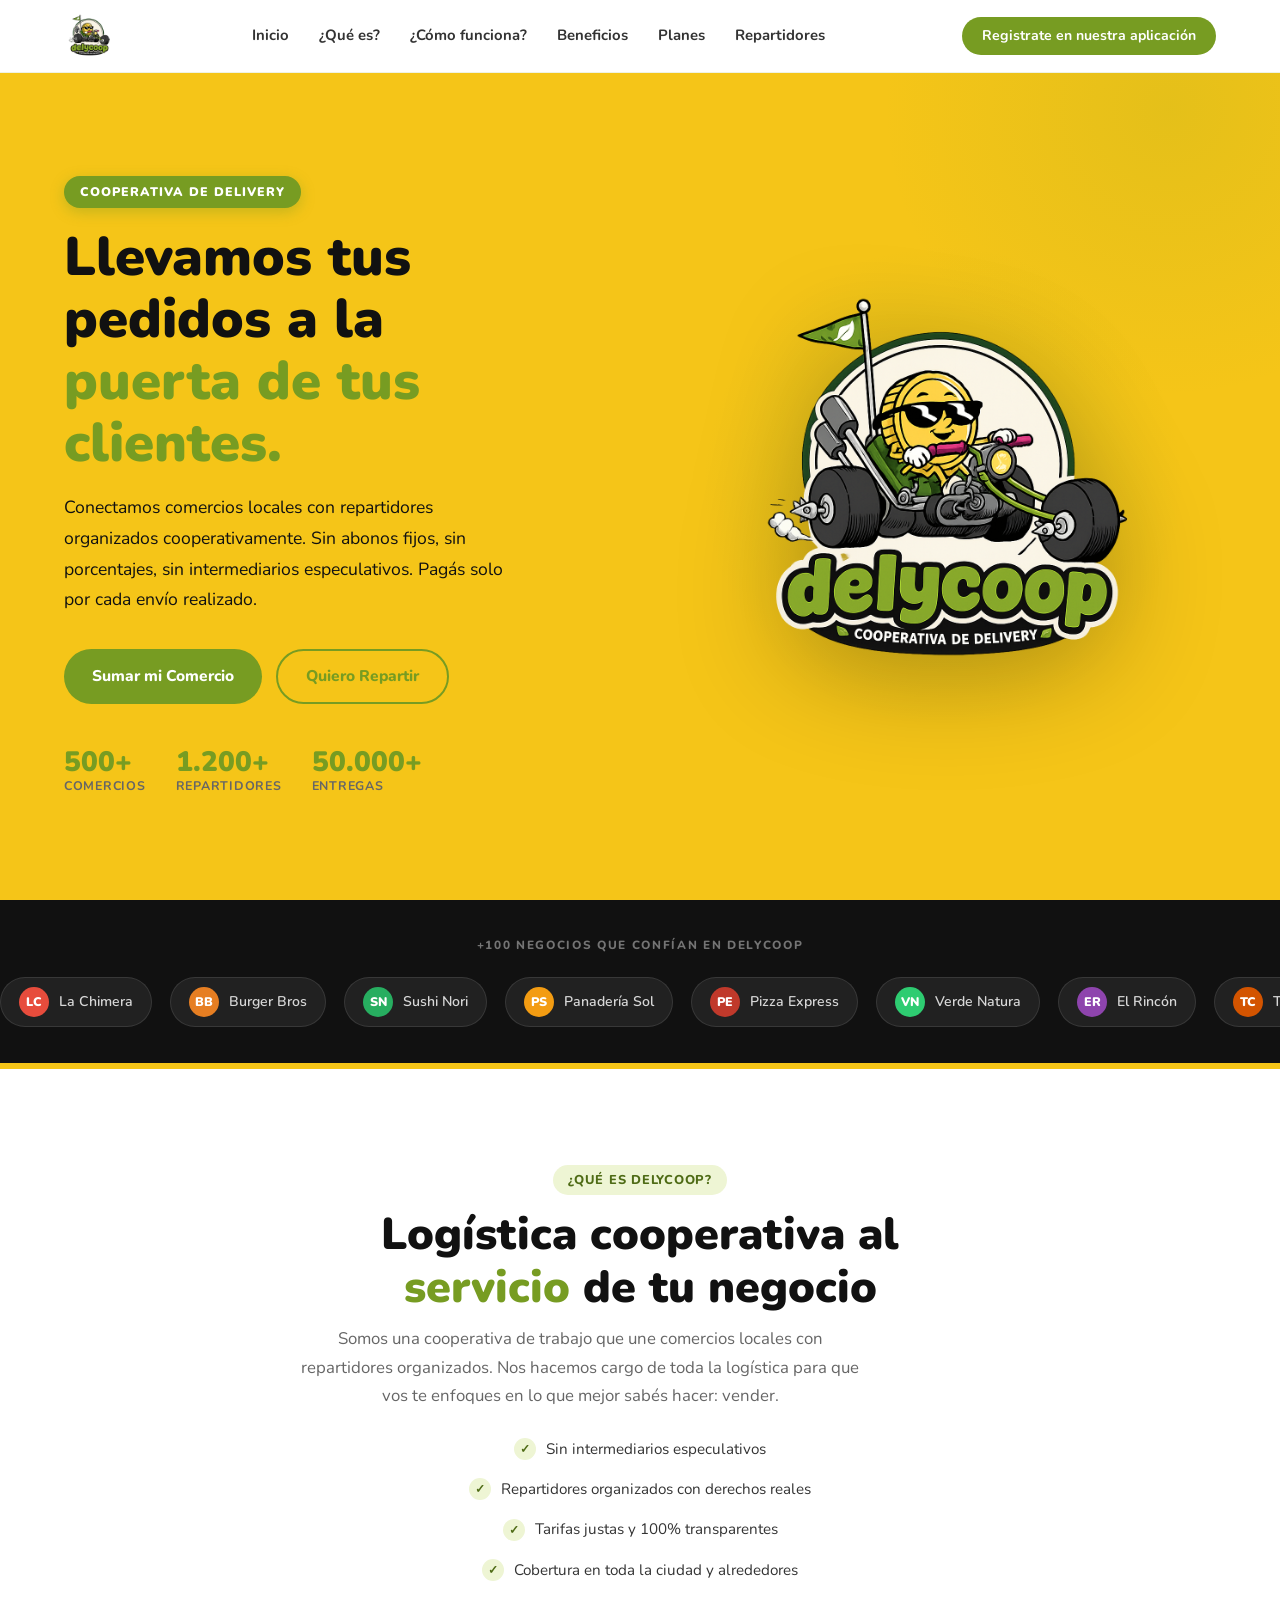
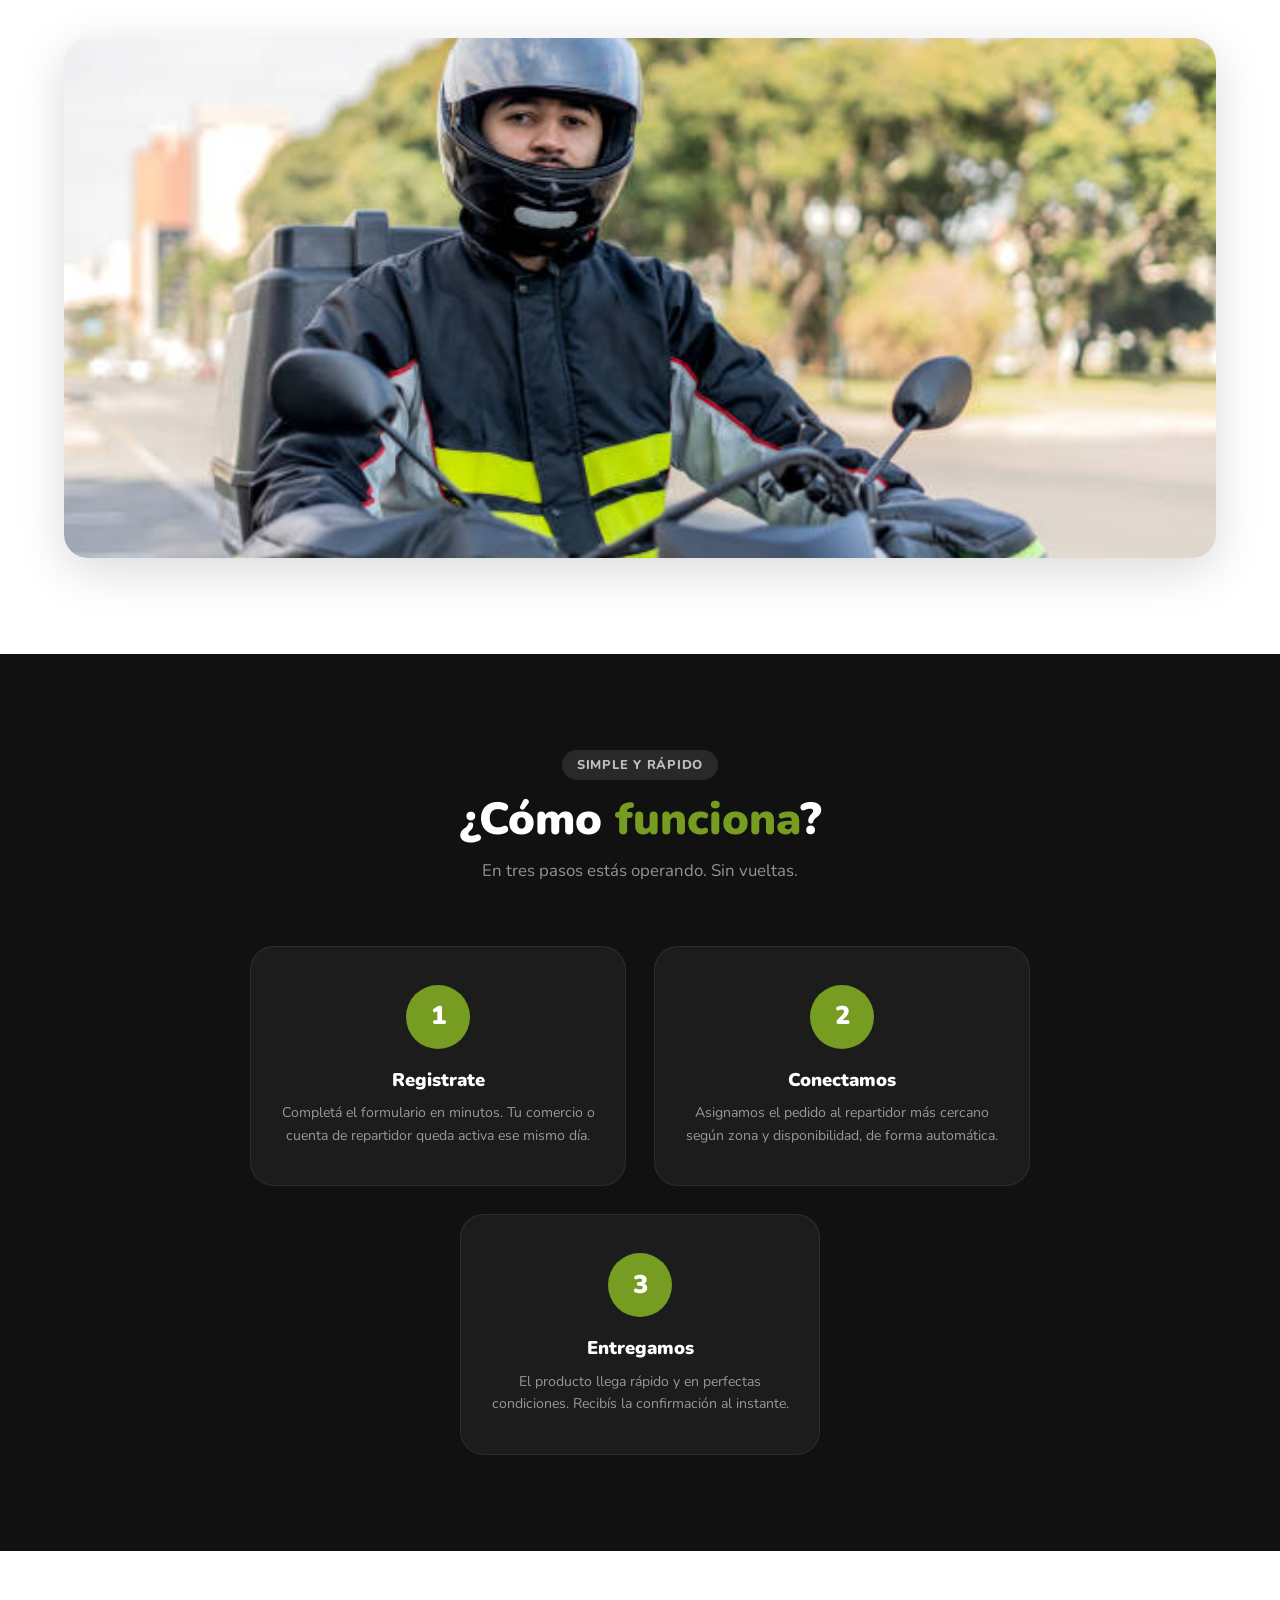
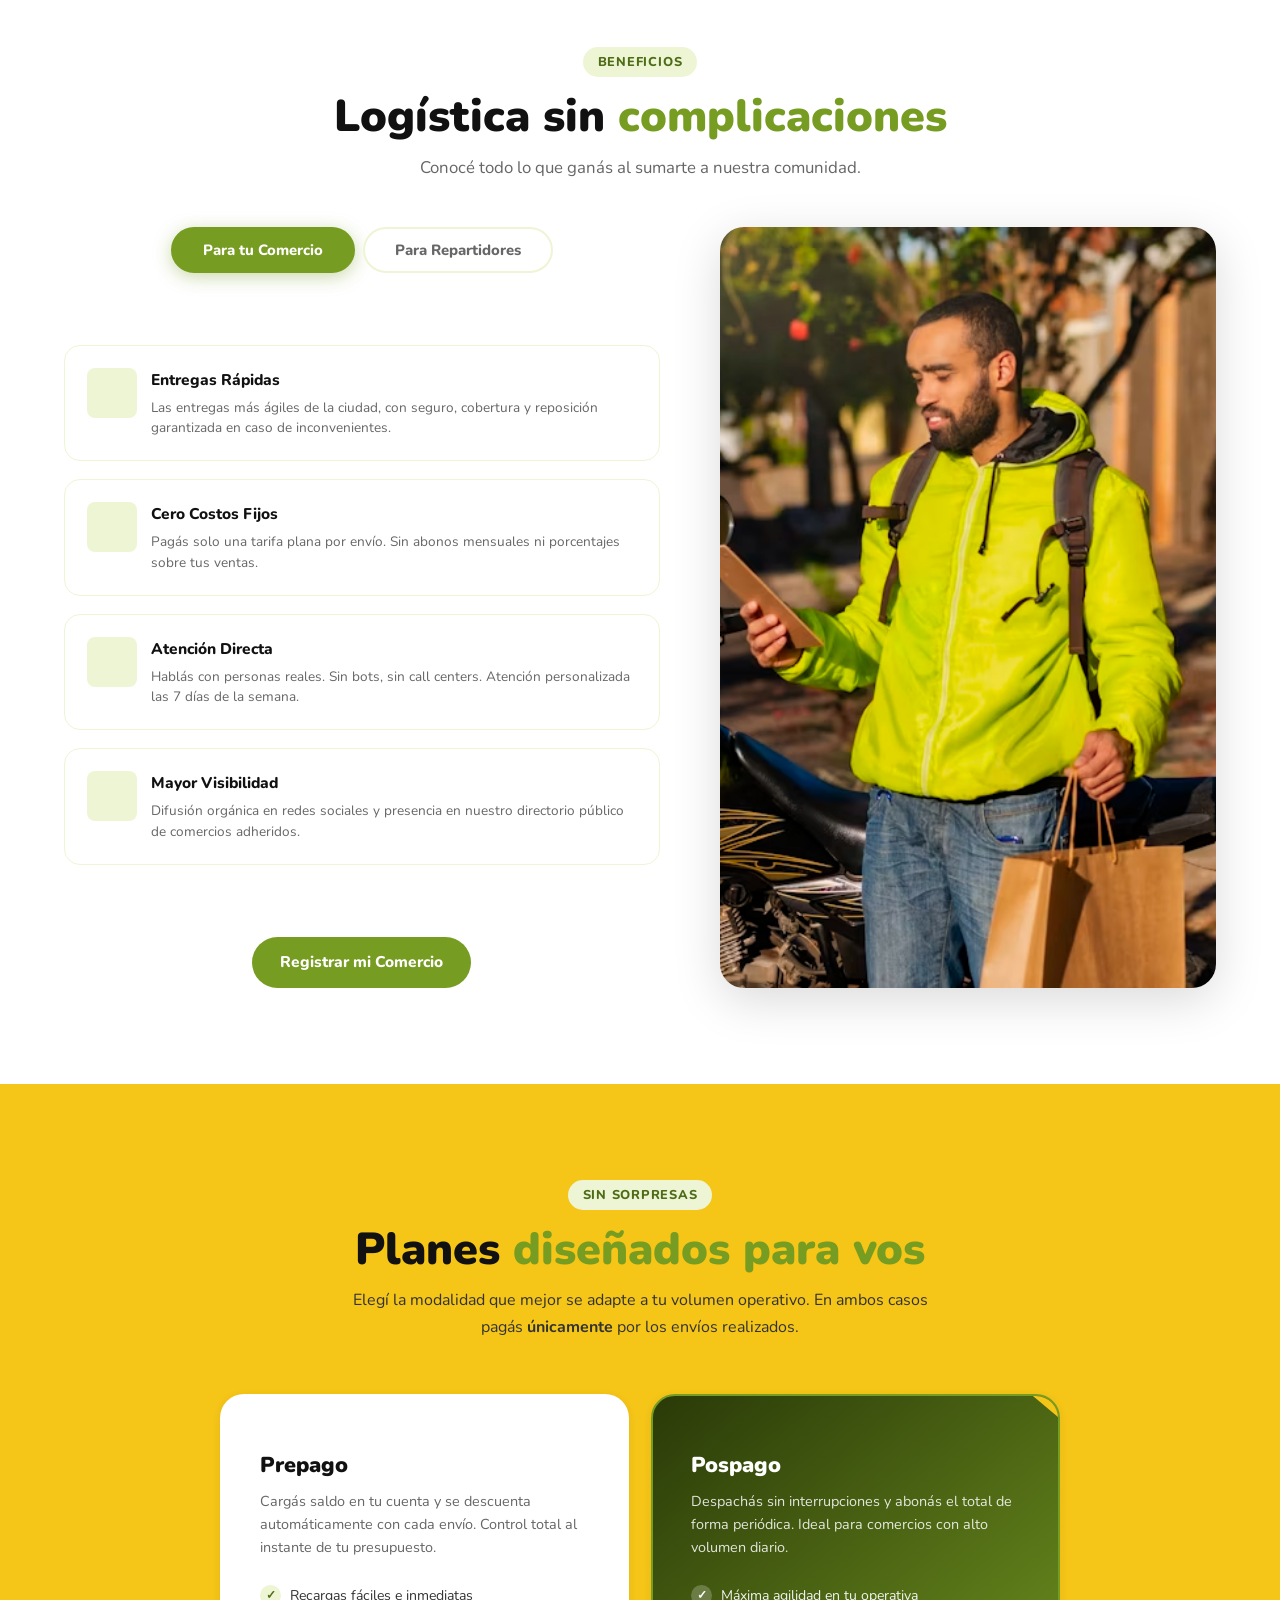
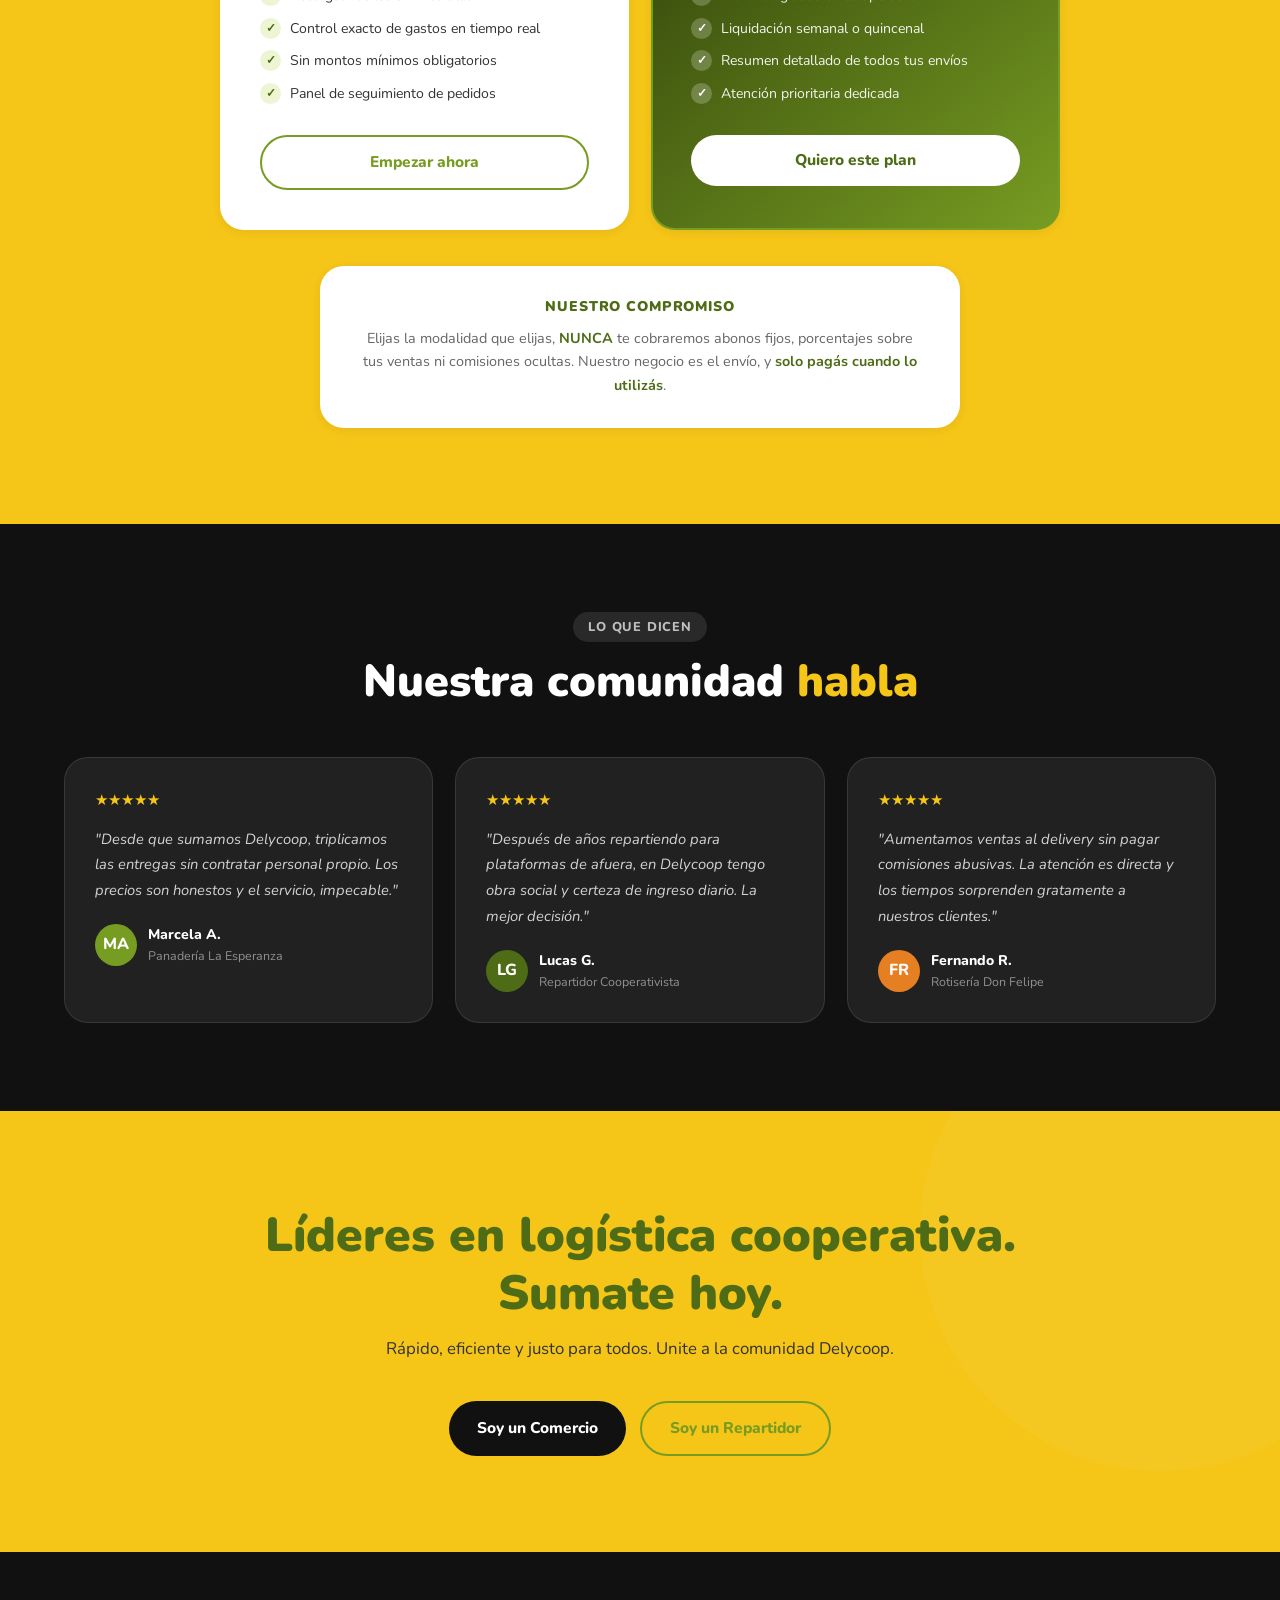
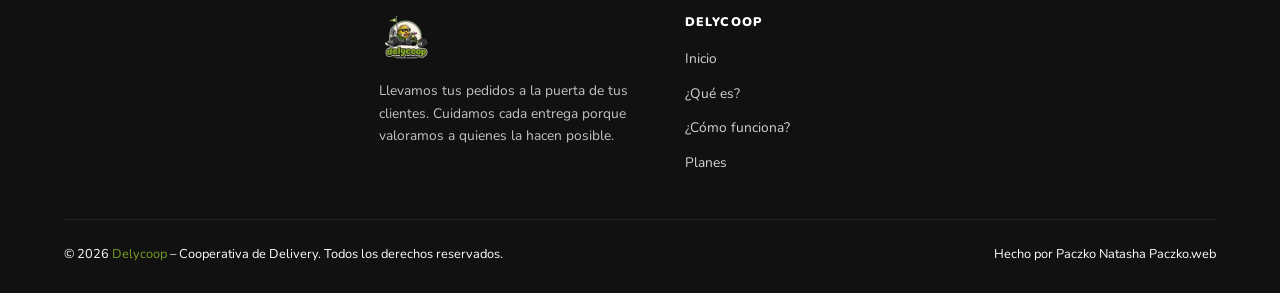
==== index.html @ a96402e0 "cambie color de tipografia dle foother" ====
﻿<!DOCTYPE html>
<html lang="es">
<head>
  <meta charset="UTF-8" />
  <meta name="viewport" content="width=device-width, initial-scale=1.0" />
  <meta name="description" content="Delycoop – Cooperativa de Delivery. Conectamos comercios locales con repartidores para entregas rápidas, seguras y sin comisiones abusivas." />
  <title>Delycoop – Cooperativa de Delivery</title>
  <link rel="preconnect" href="https://fonts.googleapis.com" />
  <link rel="preconnect" href="https://fonts.gstatic.com" crossorigin />
  <link href="https://fonts.googleapis.com/css2?family=Nunito:wght@400;600;700;800;900&display=swap" rel="stylesheet" />
  <style>
    /* ─────────────────────────────────────────
       Variables & Reset
    ───────────────────────────────────────── */
    :root {
      --g:          #779C22;
      --g-dark:     #4E6B15;
      --g-darker:   #2A3A08;
      --g-light:    #EEF5D4;
      --g-xlight:   #F5FAE8;
      --black:      #111111;
      --gray-d:     #333333;
      --gray-m:     #666666;
      --gray-l:     #f4f4f4;
      --white:      #ffffff;
      --yellow:     #f5c518;
      --sh-sm:      0 2px 10px rgba(0,0,0,.07);
      --sh-md:      0 6px 24px rgba(0,0,0,.11);
      --sh-lg:      0 12px 48px rgba(0,0,0,.15);
      --r-sm: 8px; --r-md: 16px; --r-lg: 24px; --r-xl: 32px;
      --font: 'Nunito', sans-serif;
      --ease: all .3s cubic-bezier(.4,0,.2,1);
    }
    *, *::before, *::after { margin:0; padding:0; box-sizing:border-box; }
    html { scroll-behavior:smooth; font-size:16px; }
    body { font-family:var(--font); color:var(--gray-d); background:var(--white); line-height:1.6; overflow-x:hidden; }
    a { text-decoration:none; color:inherit; }
    ul { list-style:none; }
    img { max-width:100%; height:auto; display:block; }

    /* ─────────────────────────────────────────
       Utilities
    ───────────────────────────────────────── */
    .container { width:100%; max-width:1200px; margin:0 auto; padding:0 24px; }

    .badge-pill {
      display:inline-flex; align-items:center; gap:7px;
      background:var(--g-light); color:var(--g-dark);
      padding:5px 15px; border-radius:100px;
      font-size:.8rem; font-weight:800; text-transform:uppercase; letter-spacing:.06em;
      margin-bottom:14px;
    }

    .sec-title {
      font-size:clamp(1.8rem,4vw,2.8rem);
      font-weight:900; color:var(--black); line-height:1.18;
    }
    .sec-title span { color:var(--g); }
    .sec-sub { font-size:1.05rem; color:var(--gray-m); margin-top:10px; max-width:560px; line-height:1.7; }

    .btn {
      display:inline-flex; align-items:center; gap:8px;
      padding:13px 28px; border-radius:100px;
      font-family:var(--font); font-size:.97rem; font-weight:800;
      cursor:pointer; border:none; transition:var(--ease); white-space:nowrap;
    }
    .btn-primary { background:var(--g); color:#fff; }
    .btn-primary:hover { background:var(--g-dark); transform:translateY(-2px); box-shadow:0 6px 22px rgba(119,156,34,.42); }
    .btn-outline { background:transparent; color:var(--g); border:2px solid var(--g); }
    .btn-outline:hover { background:var(--g-light); transform:translateY(-2px); }
    .btn-white { background:#fff; color:var(--g-dark); font-weight:800; }
    .btn-white:hover { background:var(--g-light); transform:translateY(-2px); }
    .btn-outline-w { background:transparent; color:#fff; border:2px solid rgba(255,255,255,.6); }
    .btn-outline-w:hover { background:rgba(255,255,255,.1); border-color:#fff; transform:translateY(-2px); }
    .btn-dark { background:var(--black); color:#fff; }
    .btn-dark:hover { background:#2d2d2d; transform:translateY(-2px); box-shadow:0 6px 22px rgba(0,0,0,.35); }

    /* reveal */
    .rv, .rv-l, .rv-r {
      opacity:0; transition:opacity .65s ease, transform .65s ease;
    }
    .rv  { transform:translateY(28px); }
    .rv-l{ transform:translateX(-28px); }
    .rv-r{ transform:translateX(28px); }
    .rv.on, .rv-l.on, .rv-r.on { opacity:1; transform:none; }

    /* ─────────────────────────────────────────
       NAVBAR
    ───────────────────────────────────────── */
    .nav {
      position:fixed; top:0; left:0; right:0; z-index:1000;
      background:#fff;
      border-bottom:1px solid rgba(119,156,34,.12);
      transition:var(--ease);
    }
    .nav.scrolled { box-shadow:var(--sh-md); }
    .nav__inner {
      display:flex; align-items:center; justify-content:space-between; height:72px;
    }
    .nav__logo img { height:50px; width:auto; }
    .nav__links { display:flex; align-items:center; gap:30px; }
    .nav__links a {
      font-size:.93rem; font-weight:700; color:var(--gray-d);
      transition:var(--ease); position:relative; padding-bottom:2px;
    }
    .nav__links a::after {
      content:''; position:absolute; bottom:0; left:0; width:0; height:2px;
      background:var(--g); transition:var(--ease);
    }
    .nav__links a:hover { color:var(--g); }
    .nav__links a:hover::after { width:100%; }
    .nav__cta { display:flex; align-items:center; gap:12px; }
    .nav__cta .btn { padding:8px 20px; font-size:.88rem; font-weight:700; }
    .nav__login { font-size:.9rem; font-weight:700; color:var(--gray-d); transition:var(--ease); }
    .nav__login:hover { color:var(--g); }

    /* hamburger */
    .nav__ham {
      display:none; flex-direction:column; gap:5px;
      background:none; border:none; cursor:pointer; padding:4px;
    }
    .nav__ham span {
      display:block; width:26px; height:2.5px;
      background:var(--black); border-radius:10px; transition:var(--ease);
    }
    .nav__ham.open span:nth-child(1){ transform:translateY(7.5px) rotate(45deg); }
    .nav__ham.open span:nth-child(2){ opacity:0; }
    .nav__ham.open span:nth-child(3){ transform:translateY(-7.5px) rotate(-45deg); }

    .nav__mob {
      display:none; flex-direction:column;
      padding:16px 24px 24px; gap:4px;
      border-top:1px solid var(--g-light);
      background:#fff;
    }
    .nav__mob.open { display:flex; }
    .nav__mob a {
      font-size:1rem; font-weight:700; color:var(--gray-d);
      padding:12px 0; border-bottom:1px solid var(--gray-l);
    }
    .nav__mob a.btn {
      border-bottom:none;
      width:100%; display:flex;
      justify-content:center; text-align:center;
      white-space:normal; box-sizing:border-box;
      margin-top:0;
    }
    .nav__sep { height:1px; background:var(--g-light); margin:8px 0 12px; }

    /* ─────────────────────────────────────────
       HERO
    ───────────────────────────────────────── */
    .hero {
      padding-top:72px; min-height:100vh;
      display:flex; align-items:center;
      background:var(--yellow);
      position:relative; overflow:hidden;
    }
    .hero::before {
      content:''; position:absolute; top:-180px; right:-180px;
      width:580px; height:580px;
      background:radial-gradient(circle,rgba(119,156,34,.13) 0%,transparent 70%);
      pointer-events:none;
    }
    .hero__grid {
      display:grid; grid-template-columns:1fr 1fr;
      gap:60px; align-items:center; padding:80px 0;
    }
    .hero__lbl {
      display:inline-flex; align-items:center; gap:8px;
      background:var(--g); color:#fff;
      padding:6px 16px; border-radius:100px;
      font-size:.78rem; font-weight:900; text-transform:uppercase; letter-spacing:.08em;
      margin-bottom:18px; box-shadow:0 4px 14px rgba(119,156,34,.38);
    }
    .hero__h1 {
      font-size:clamp(2rem,5vw,3.4rem); font-weight:900;
      color:var(--black); line-height:1.14; margin-bottom:18px;
    }
    .hero__h1 em { font-style:normal; color:var(--g); }
    .hero__p {
      font-size:1.1rem; color:var(--black); line-height:1.75;
      margin-bottom:34px; max-width:460px;
    }
    .hero__btns { display:flex; gap:14px; flex-wrap:wrap; margin-bottom:44px; }
    .hero__stats { display:flex; gap:30px; flex-wrap:wrap; }
    .hero__stat-n {
      font-size:1.75rem; font-weight:900; color:var(--g); line-height:1;
    }
    .hero__stat-l {
      font-size:.78rem; font-weight:700; color:var(--gray-m);
      text-transform:uppercase; letter-spacing:.06em;
    }

    /* right image */
    .hero__visual {
      display:flex; justify-content:center; align-items:center;
      position:relative; min-height:460px;
    }
    .hero__glow {
      position:absolute;
      width:500px; height:500px;
      background:radial-gradient(circle,rgba(119,156,34,.22) 0%,transparent 68%);
      border-radius:50%;
      animation:glow-pulse 2.8s ease-in-out infinite;
    }
    @keyframes glow-pulse {
      0%,100%{ transform:scale(1);   opacity:.8; }
      50%    { transform:scale(1.1); opacity:1;  }
    }
    .hero__img {
      width:440px; max-width:92%;
      filter:drop-shadow(0 28px 52px rgba(0,0,0,.24));
      animation:kart-enter .9s cubic-bezier(.17,.67,.35,1.3) both,
                kart-drive 3s ease-in-out .9s infinite;
      position:relative; z-index:1;
      transform-origin:center bottom;
    }
    @keyframes kart-enter {
      from { opacity:0; transform:translateX(70px) rotate(8deg) scale(.82); }
      to   { opacity:1; transform:translateX(0)    rotate(0deg)  scale(1);  }
    }
    @keyframes kart-drive {
      0%   { transform:translateY(0)    rotate(-1.5deg) scale(1);    }
      28%  { transform:translateY(-14px) rotate(1.2deg) scale(1.025); }
      60%  { transform:translateY(-7px)  rotate(-.6deg) scale(1.01);  }
      100% { transform:translateY(0)    rotate(-1.5deg) scale(1);    }
    }
    /* speed lines */
    .hero__speed {
      position:absolute; left:-50px; top:50%;
      transform:translateY(-50%);
      display:flex; flex-direction:column; gap:16px; z-index:0;
    }
    .hero__speed span {
      display:block; height:3px; border-radius:10px;
      background:linear-gradient(90deg,transparent,var(--g));
      opacity:0;
      animation:speed-line 1.5s ease-in-out infinite;
    }
    .hero__speed span:nth-child(1){ width:72px;  animation-delay:0s;    }
    .hero__speed span:nth-child(2){ width:110px; animation-delay:.22s;  }
    .hero__speed span:nth-child(3){ width:55px;  animation-delay:.44s;  }
    .hero__speed span:nth-child(4){ width:95px;  animation-delay:.66s;  }
    .hero__speed span:nth-child(5){ width:65px;  animation-delay:.88s;  }
    @keyframes speed-line {
      0%  { opacity:0; transform:scaleX(0);   transform-origin:right; }
      40% { opacity:.65; transform:scaleX(1); }
      100%{ opacity:0; transform:scaleX(.3); }
    }
    .hero__chip {
      position:absolute; z-index:2;
      background:#fff; border-radius:var(--r-md);
      padding:11px 15px; box-shadow:var(--sh-md);
      display:flex; flex-direction:column; gap:2px;
      font-size:.82rem; font-weight:700;
    }
    .chip-1 { top:48px; right:-16px; animation:chip-float 3.5s ease-in-out infinite; }
    .chip-2 { bottom:56px; left:-16px; animation:chip-float 3.5s ease-in-out infinite .8s; }
    @keyframes chip-float {
      0%,100%{ transform:translateY(0) rotate(-1deg); }
      50%{ transform:translateY(-9px) rotate(1deg); }
    }

    /* ─────────────────────────────────────────
       MARQUEE
    ───────────────────────────────────────── */
    .mq-wrap { background:var(--black); padding:36px 0; overflow:hidden; }
    .mq-label {
      text-align:center; color:rgba(255,255,255,.42);
      font-size:.74rem; font-weight:800; text-transform:uppercase;
      letter-spacing:.14em; margin-bottom:22px;
    }
    .mq-track {
      display:flex; gap:18px; width:max-content;
      animation:marquee 32s linear infinite;
    }
    .mq-track:hover { animation-play-state:paused; }
    @keyframes marquee {
      from{ transform:translateX(0); }
      to  { transform:translateX(-50%); }
    }
    .mq-item {
      display:flex; align-items:center; gap:10px;
      background:rgba(255,255,255,.07);
      border:1px solid rgba(255,255,255,.1);
      border-radius:100px; padding:9px 18px; white-space:nowrap;
    }
    .mq-ico {
      width:30px; height:30px; border-radius:50%;
      display:flex; align-items:center; justify-content:center;
      font-size:.78rem; font-weight:900; color:#fff; flex-shrink:0;
    }
    .mq-name { color:rgba(255,255,255,.82); font-size:.88rem; font-weight:600; }

    /* ─────────────────────────────────────────
       ABOUT
    ───────────────────────────────────────── */
    .about { padding:96px 0; border-top:6px solid var(--yellow); }
    .about__text { max-width:680px; margin:0 auto; text-align:center; }
    .about__text .about__check { justify-content:center; }
    .about__visual { margin-top:52px; }
    .about__img {
      width:100%; border-radius:var(--r-lg);
      object-fit:cover; max-height:520px;
      box-shadow:var(--sh-lg);
    }
    .about__check {
      display:flex; align-items:center; gap:10px;
      font-size:.95rem; color:var(--gray-d); padding:4px 0;
    }
    .about__check::before {
      content:'✓'; width:22px; height:22px; border-radius:50%;
      background:var(--g-light); color:var(--g-dark);
      display:flex; align-items:center; justify-content:center;
      font-size:.75rem; font-weight:900; flex-shrink:0; line-height:22px; text-align:center;
    }
    .about__cards {
      display:grid; grid-template-columns:1fr 1fr; gap:14px;
    }
    .acard {
      background:#fff; border:1.5px solid var(--g-light);
      border-radius:var(--r-md); padding:22px;
      transition:var(--ease);
    }
    .acard:hover { border-color:var(--g); transform:translateY(-4px); box-shadow:var(--sh-md); }
    .acard--full { grid-column:1/-1; background:var(--g); border-color:var(--g); }
    .acard__ico { font-size:1.9rem; margin-bottom:10px; }
    .acard__t { font-size:.97rem; font-weight:800; color:var(--black); margin-bottom:5px; }
    .acard__p { font-size:.85rem; color:var(--gray-m); line-height:1.5; }
    .acard--full .acard__t,
    .acard--full .acard__p { color:#fff; }
    .acard--full .acard__p { color:rgba(255,255,255,.88); }

    /* ─────────────────────────────────────────
       HOW IT WORKS
    ───────────────────────────────────────── */
    .how { padding:96px 0; background:#111; }
    .how .badge-pill { background:rgba(255,255,255,.1); color:rgba(255,255,255,.7); }
    .how .sec-title { color:#fff; }
    .how .sec-sub { color:rgba(255,255,255,.55); }
    .how__hd { text-align:center; margin-bottom:60px; }
    .how__hd .sec-sub { margin:10px auto 0; }
    .how__steps {
      display:grid; grid-template-columns:1fr 1fr;
      gap:28px; max-width:780px; margin:0 auto;
    }
    .how__step:last-child {
      grid-column: 1 / 3;
      max-width:360px; width:100%;
      margin-left:auto; margin-right:auto;
    }
    .how__step {
      background:#1c1c1c; border:1px solid rgba(255,255,255,.08);
      border-radius:var(--r-lg); padding:38px 28px; text-align:center;
      position:relative; z-index:1; transition:var(--ease);
    }
    .how__step:hover { transform:translateY(-8px); border-color:var(--g); box-shadow:0 12px 40px rgba(0,0,0,.5); }
    .how__num {
      width:64px; height:64px; background:var(--g); color:#fff;
      border-radius:50%; display:flex; align-items:center; justify-content:center;
      font-size:1.6rem; font-weight:900; margin:0 auto 16px;
    }
    .how__step-ico { font-size:2rem; margin-bottom:12px; }
    .how__step-t { font-size:1.15rem; font-weight:900; color:#fff; margin-bottom:8px; }
    .how__step-p { font-size:.88rem; color:rgba(255,255,255,.55); line-height:1.6; }

    /* ─────────────────────────────────────────
       BENEFITS
    ───────────────────────────────────────── */
    .bene { padding:96px 0; background:var(--white); }
    .bene__body {
      display:grid; grid-template-columns:1.2fr 1fr;
      gap:60px; align-items:stretch; margin-top:44px;
    }
    .bene__img { order:2; display:flex; }
    .bene__img img {
      width:100%; border-radius:var(--r-lg);
      object-fit:cover; height:100%; min-height:400px;
      box-shadow:var(--sh-lg);
    }
    .bene__content { order:1; display:flex; flex-direction:column; gap:28px; }
    .bene .bpanel.active { grid-template-columns:1fr; }
    .bene__hd { text-align:center; margin-bottom:40px; }
    .bene__hd .sec-sub { margin:10px auto 0; }
    .bene__tabs {
      display:flex; justify-content:center; gap:8px; margin-bottom:44px;
    }
    .btab {
      padding:11px 30px; border-radius:100px;
      font-family:var(--font); font-size:.93rem; font-weight:800;
      cursor:pointer; border:2px solid var(--g-light);
      background:#fff; color:var(--gray-m); transition:var(--ease);
    }
    .btab.active { background:var(--g); border-color:var(--g); color:#fff; box-shadow:0 4px 18px rgba(119,156,34,.38); }
    .btab:hover:not(.active) { border-color:var(--g); color:var(--g); }
    .bpanel { display:none; }
    .bpanel.active {
      display:grid; grid-template-columns:repeat(2,1fr); gap:18px;
    }
    .bcard {
      display:flex; gap:14px;
      background:#fff; border:1.5px solid var(--g-light);
      border-radius:var(--r-md); padding:22px; transition:var(--ease);
    }
    .bcard:hover { border-color:var(--g); box-shadow:var(--sh-md); transform:translateX(4px); }
    .bcard__ico {
      width:50px; height:50px; min-width:50px;
      background:var(--g-light); border-radius:var(--r-sm);
      display:flex; align-items:center; justify-content:center; font-size:1.4rem;
    }
    .bcard__t { font-size:.97rem; font-weight:800; color:var(--black); margin-bottom:5px; }
    .bcard__p { font-size:.85rem; color:var(--gray-m); line-height:1.5; }
    .bene__foot { text-align:center; margin-top:44px; }

    /* ─────────────────────────────────────────
       PLANS
    ───────────────────────────────────────── */
    .plans { padding:96px 0; background:var(--yellow); }
    .plans__hd { text-align:center; margin-bottom:10px; }
    .plans__sub {
      text-align:center; max-width:580px; margin:0 auto 52px;
      font-size:1rem; color:var(--gray-d); line-height:1.7;
    }
    .plans__grid {
      display:grid; grid-template-columns:1fr 1fr;
      gap:22px; max-width:840px; margin:0 auto 36px;
    }
    .pcard {
      background:#fff; border-radius:var(--r-lg);
      padding:38px; border:2px solid transparent;
      box-shadow:var(--sh-sm); transition:var(--ease); position:relative; overflow:hidden;
    }
    .pcard:hover { border-color:var(--g); box-shadow:var(--sh-lg); transform:translateY(-4px); }
    .pcard--feat {
      background:linear-gradient(140deg,var(--g-darker) 0%,var(--g) 100%);
      border-color:var(--g);
    }
    .pcard--feat::after {
      content:'POPULAR';
      position:absolute; top:18px; right:-32px;
      background:var(--yellow); color:var(--black);
      font-size:.7rem; font-weight:900; padding:4px 44px;
      transform:rotate(40deg); transform-origin:right center;
      letter-spacing:.04em;
    }
    .pcard__ico { font-size:2.4rem; margin-bottom:14px; }
    .pcard__t { font-size:1.35rem; font-weight:900; color:var(--black); margin-bottom:8px; }
    .pcard--feat .pcard__t { color:#fff; }
    .pcard__p { font-size:.9rem; color:var(--gray-m); line-height:1.6; margin-bottom:26px; }
    .pcard--feat .pcard__p { color:rgba(255,255,255,.85); }
    .pcard__feats { display:flex; flex-direction:column; gap:10px; margin-bottom:30px; }
    .pcard__feat {
      display:flex; align-items:flex-start; gap:9px;
      font-size:.88rem; color:var(--gray-d);
    }
    .pcard--feat .pcard__feat { color:rgba(255,255,255,.92); }
    .pcard__feat::before {
      content:'✓'; width:21px; height:21px; min-width:21px;
      background:var(--g-light); color:var(--g-dark);
      border-radius:50%; display:flex; align-items:center; justify-content:center;
      font-size:.72rem; font-weight:900; line-height:21px; text-align:center;
    }
    .pcard--feat .pcard__feat::before { background:rgba(255,255,255,.22); color:#fff; }
    .pcard .btn { width:100%; justify-content:center; }
    .plans__commit {
      max-width:640px; margin:0 auto;
      background:#fff; border-radius:var(--r-lg);
      padding:30px 36px; box-shadow:var(--sh-sm); text-align:center;
    }
    .plans__commit-t {
      font-size:.88rem; font-weight:900; color:var(--g-dark);
      text-transform:uppercase; letter-spacing:.06em; margin-bottom:8px;
    }
    .plans__commit p { font-size:.9rem; color:var(--gray-m); line-height:1.65; }
    .plans__commit strong { color:var(--g-dark); }

    /* ─────────────────────────────────────────
       TESTIMONIALS
    ───────────────────────────────────────── */
    .testi { padding:88px 0; background:var(--black); }
    .testi .sec-title { color:#fff; }
    .testi .sec-title span { color:var(--yellow); }
    .testi .sec-sub { color:rgba(255,255,255,.6); }
    .testi .badge-pill { background:rgba(255,255,255,.1); color:rgba(255,255,255,.7); }
    .testi__hd { text-align:center; margin-bottom:48px; }
    .testi__grid { display:grid; grid-template-columns:repeat(3,1fr); gap:22px; }
    .tcard {
      background:rgba(255,255,255,.07); border:1.5px solid rgba(255,255,255,.1);
      border-radius:var(--r-lg); padding:30px; transition:var(--ease);
    }
    .tcard:hover { border-color:var(--yellow); box-shadow:0 8px 30px rgba(0,0,0,.3); transform:translateY(-4px); }
    .tcard__stars { color:var(--yellow); font-size:.95rem; margin-bottom:14px; }
    .tcard__q {
      font-size:.92rem; color:rgba(255,255,255,.8); line-height:1.75;
      margin-bottom:20px; font-style:italic;
    }
    .tcard__auth { display:flex; align-items:center; gap:11px; }
    .tcard__av {
      width:42px; height:42px; border-radius:50%;
      display:flex; align-items:center; justify-content:center;
      font-size:1rem; font-weight:800; color:#fff;
    }
    .tcard__name { font-size:.88rem; font-weight:800; color:#fff; }
    .tcard__role { font-size:.78rem; color:rgba(255,255,255,.5); }

    /* ─────────────────────────────────────────
       CTA FINAL
    ───────────────────────────────────────── */
    .cta-fin {
      padding:96px 0;
      background:var(--yellow);
      position:relative; overflow:hidden;
    }
    .cta-fin::before {
      content:''; position:absolute; top:-120px; right:-120px;
      width:480px; height:480px;
      background:rgba(255,255,255,.04); border-radius:50%;
    }
    .cta-fin__inner { text-align:center; position:relative; z-index:1; }
    .cta-fin__t {
      font-size:clamp(1.8rem,4vw,3rem); font-weight:900;
      color:var(--g-dark); line-height:1.2; margin-bottom:14px;
    }
    .cta-fin__p { font-size:1.05rem; color:var(--gray-d); margin-bottom:38px; }
    .cta-fin__btns { display:flex; gap:14px; justify-content:center; flex-wrap:wrap; }

    /* ─────────────────────────────────────────
       FOOTER
    ───────────────────────────────────────── */
    .footer { background:var(--black); padding:60px 0 28px; color:rgba(255,255,255,.65); }
    .footer__grid {
      display:grid; grid-template-columns:repeat(4,auto);
      justify-content:center; gap:56px; margin-bottom:44px;
    }
    .footer__logo { height:54px; margin-bottom:14px; }
    .footer__desc { font-size:.86rem; line-height:1.65; color:rgba(255,255,255,.75); max-width:250px; }
    .footer__social { display:flex; gap:10px; margin-top:20px; }
    .footer__social a {
      width:38px; height:38px; border-radius:50%;
      background:rgba(255,255,255,.09);
      display:flex; align-items:center; justify-content:center;
      font-size:1rem; transition:var(--ease);
    }
    .footer__social a:hover { background:var(--g); transform:translateY(-2px); }
    .footer__col-t {
      font-size:.78rem; font-weight:900; text-transform:uppercase;
      letter-spacing:.1em; color:#fff; margin-bottom:14px;
    }
    .footer__links { display:flex; flex-direction:column; gap:9px; }
    .footer__links a { font-size:.86rem; color:rgba(255,255,255,.82); transition:var(--ease); }
    .footer__links a:hover { color:var(--g); }
    .footer__bottom {
      border-top:1px solid rgba(255,255,255,.07);
      padding-top:24px;
      display:flex; align-items:center; justify-content:space-between;
      flex-wrap:wrap; gap:10px;
    }
    .footer__bottom p { font-size:.8rem; color:#fff; }
    .footer__bottom span { color:var(--g); }



    /* ─────────────────────────────────────────
       RESPONSIVE
    ───────────────────────────────────────── */
    @media(max-width:1024px){
      .hero__grid { grid-template-columns:1fr; text-align:center; gap:44px; }
      .hero__p { margin-left:auto; margin-right:auto; }
      .hero__btns { justify-content:center; }
      .hero__stats { justify-content:center; }
      .hero__img { width:300px; max-width:80vw; }
      .chip-1 { right:0; }
      .chip-2 { left:0; }
      .about__cards { grid-template-columns:1fr 1fr; }
      .footer__grid { grid-template-columns:1fr 1fr; gap:28px; }
      .bene__body { gap:36px; }
    }
    @media(max-width:768px){
      .nav__links, .nav__cta { display:none; }
      .nav__ham { display:flex; }
      .bene__body { grid-template-columns:1fr; }
      .bene__img { order:1; }
      .bene__img img { min-height:260px; height:260px; }
      .bene__content { order:2; }
      .how__row-top { flex-direction:column; align-items:center; }
      .how__row-bot .how__step, .how__step { max-width:100%; }
      .how__steps { grid-template-columns:1fr; }
      .how__step:last-child { grid-column:1; max-width:100%; }
      .how__step { padding:22px 20px; }
      .how__num { width:48px; height:48px; font-size:1.2rem; margin-bottom:10px; }
      .how__step-ico { font-size:1.5rem; margin-bottom:8px; }
      .how__step-t { font-size:1rem; }
      .how__step-p { font-size:.82rem; }
      .bpanel.active { grid-template-columns:1fr; }
      .about__cards { grid-template-columns:1fr; }
      .plans__grid { grid-template-columns:1fr; }
      .testi__grid { grid-template-columns:1fr; }
      .footer__grid { grid-template-columns:1fr; }
      .footer__bottom { flex-direction:column; text-align:center; }
      .cta-fin__btns { flex-direction:column; align-items:center; }
      .hero__visual { min-height:300px; }
      .hero__glow { width:320px; height:320px; }
      .plans__commit { padding:24px 20px; }
    }
    @media(max-width:480px){
      .hero__btns { flex-direction:column; align-items:center; }
      .hero__btns .btn { width:100%; justify-content:center; }
      .chip-1, .chip-2 { display:none; }
      .hero__img { width:300px; }
      .hero__speed { display:none; }
      .container { padding:0 14px; }
      .hero { padding-top:72px; }
      .hero__grid { padding:52px 0; }
      .about, .how, .bene, .plans, .testi, .cta-fin { padding:64px 0; }
      .sec-title { font-size:clamp(1.5rem,7vw,2.2rem); }
      .plans__commit { padding:20px 16px; }
      .bene__tabs { flex-wrap:wrap; }
      .btab { flex:1 1 auto; text-align:center; }
      .pcard { padding:28px 20px; }
      .footer { padding:48px 0 20px; }
    }
  </style>
</head>
<body>

<!-- ══════════════════════════════════════
     NAVBAR
══════════════════════════════════════ -->
<nav class="nav" id="nav">
  <div class="container">
    <div class="nav__inner">
      <a href="#inicio" class="nav__logo">
        <img src="imagenes/logo-sin-fondo.png" alt="Delycoop – Cooperativa de Delivery" />
      </a>
      <ul class="nav__links">
        <li><a href="#inicio">Inicio</a></li>
        <li><a href="#que-es">¿Qué es?</a></li>
        <li><a href="#como-funciona">¿Cómo funciona?</a></li>
        <li><a href="#beneficios">Beneficios</a></li>
        <li><a href="#planes">Planes</a></li>
        <li><a href="repartidores.html">Repartidores</a></li>
      </ul>
      <div class="nav__cta">
        <a href="https://dely-coop-production.up.railway.app/" target="_blank" rel="noopener noreferrer" class="btn btn-primary">Registrate en nuestra aplicación</a>
      </div>
      <button class="nav__ham" id="ham" aria-label="Menú">
        <span></span><span></span><span></span>
      </button>
    </div>
    <div class="nav__mob" id="mob">
      <a href="#inicio">Inicio</a>
      <a href="#que-es">¿Qué es?</a>
      <a href="#como-funciona">¿Cómo funciona?</a>
      <a href="#beneficios">Beneficios</a>
      <a href="#planes">Planes</a>
      <div class="nav__sep"></div>
      <a href="https://dely-coop-production.up.railway.app/" target="_blank" rel="noopener noreferrer" class="btn btn-primary">Registrate en nuestra aplicación</a>
    </div>
  </div>
</nav>

<!-- ══════════════════════════════════════
     HERO
══════════════════════════════════════ -->
<section class="hero" id="inicio">
  <div class="container">
    <div class="hero__grid">
      <!-- Left -->
      <div class="rv-l">
        <div class="hero__lbl">Cooperativa de Delivery</div>
        <h1 class="hero__h1">
          Llevamos tus pedidos a la<br><em>puerta de tus clientes.</em>
        </h1>
        <p class="hero__p">
          Conectamos comercios locales con repartidores organizados cooperativamente.
          Sin abonos fijos, sin porcentajes, sin intermediarios especulativos.
          Pagás solo por cada envío realizado.
        </p>
        <div class="hero__btns">
          <a href="comercios.html" class="btn btn-primary">Sumar mi Comercio</a>
          <a href="repartidores.html" class="btn btn-outline">Quiero Repartir</a>
        </div>
        <div class="hero__stats">
          <div>
            <div class="hero__stat-n"><span class="ctr" data-target="500">0</span>+</div>
            <div class="hero__stat-l">Comercios</div>
          </div>
          <div>
            <div class="hero__stat-n"><span class="ctr" data-target="1200">0</span>+</div>
            <div class="hero__stat-l">Repartidores</div>
          </div>
          <div>
            <div class="hero__stat-n"><span class="ctr" data-target="50000">0</span>+</div>
            <div class="hero__stat-l">Entregas</div>
          </div>
        </div>
      </div>
      <!-- Right -->
      <div class="hero__visual rv-r">
        <div class="hero__glow"></div>
        <div class="hero__speed">
          <span></span><span></span><span></span><span></span><span></span>
        </div>
        <img src="imagenes/logo-sin-fondo.png" alt="Logo Delycoop" class="hero__img" />
      </div>
    </div>
  </div>
</section>

<!-- ══════════════════════════════════════
     MARQUEE NEGOCIOS
══════════════════════════════════════ -->
<div class="mq-wrap">
  <p class="mq-label">+100 Negocios que confían en Delycoop</p>
  <div style="overflow:hidden;">
    <div class="mq-track" id="mq"></div>
  </div>
</div>

<!-- ══════════════════════════════════════
     ¿QUÉ ES DELYCOOP?
══════════════════════════════════════ -->
<section class="about" id="que-es">
  <div class="container">
    <div class="about__text rv">
      <div class="badge-pill">&#191;Qu&#233; es Delycoop?</div>
      <h2 class="sec-title">Log&#237;stica cooperativa al <span>servicio</span> de tu negocio</h2>
      <p class="sec-sub">
        Somos una cooperativa de trabajo que une comercios locales con repartidores organizados.
        Nos hacemos cargo de toda la log&#237;stica para que vos te enfoques en lo que mejor sab&#233;s hacer: vender.
      </p>
      <div style="margin-top:22px;display:flex;flex-direction:column;gap:8px;">
        <div class="about__check">Sin intermediarios especulativos</div>
        <div class="about__check">Repartidores organizados con derechos reales</div>
        <div class="about__check">Tarifas justas y 100% transparentes</div>
        <div class="about__check">Cobertura en toda la ciudad y alrededores</div>
      </div>
    </div>
    <div class="about__visual rv">
      <img src="imagenes/repatidor real.jpg" alt="Repartidor Delycoop" class="about__img" />
    </div>
  </div>
</section>

<!-- ══════════════════════════════════════
     ¿CÓMO FUNCIONA?
══════════════════════════════════════ -->
<section class="how" id="como-funciona">
  <div class="container">
    <div class="how__hd rv">
      <div class="badge-pill">Simple y rápido</div>
      <h2 class="sec-title">¿Cómo <span>funciona</span>?</h2>
      <p class="sec-sub">En tres pasos estás operando. Sin vueltas.</p>
    </div>
    <div class="how__steps">
      <div class="how__step rv">
        <div class="how__num">1</div>
        <div class="how__step-ico"></div>
        <h3 class="how__step-t">Registrate</h3>
        <p class="how__step-p">Completá el formulario en minutos. Tu comercio o cuenta de repartidor queda activa ese mismo día.</p>
      </div>
      <div class="how__step rv" style="transition-delay:.15s">
        <div class="how__num">2</div>
        <div class="how__step-ico"></div>
        <h3 class="how__step-t">Conectamos</h3>
        <p class="how__step-p">Asignamos el pedido al repartidor más cercano según zona y disponibilidad, de forma automática.</p>
      </div>
      <div class="how__step rv" style="transition-delay:.3s">
        <div class="how__num">3</div>
        <div class="how__step-ico"></div>
        <h3 class="how__step-t">Entregamos</h3>
        <p class="how__step-p">El producto llega rápido y en perfectas condiciones. Recibís la confirmación al instante.</p>
      </div>
    </div>
  </div>
</section>

<!-- ══════════════════════════════════════
     BENEFICIOS
══════════════════════════════════════ -->
<section class="bene" id="beneficios">
  <div class="container">
    <div class="bene__hd rv">
      <div class="badge-pill">Beneficios</div>
      <h2 class="sec-title">Logística sin <span>complicaciones</span></h2>
      <p class="sec-sub" style="margin:10px auto 0;">Conocé todo lo que ganás al sumarte a nuestra comunidad.</p>
    </div>
    <div class="bene__body">
      <div class="bene__img rv-l">
        <img src="imagenes/imagen de repartidor.avif" alt="Repartidor Delycoop" />
      </div>
      <div class="bene__content">
    <div class="bene__tabs">
      <button class="btab active" data-tab="comercio">Para tu Comercio</button>
      <button class="btab" data-tab="repartidor" id="tabRep">Para Repartidores</button>
    </div>

    <!-- Panel Comercio -->
    <div class="bpanel active" id="panel-comercio">
      <div class="bcard rv"><div class="bcard__ico"></div><div><div class="bcard__t">Entregas Rápidas</div><div class="bcard__p">Las entregas más ágiles de la ciudad, con seguro, cobertura y reposición garantizada en caso de inconvenientes.</div></div></div>
      <div class="bcard rv"><div class="bcard__ico"></div><div><div class="bcard__t">Cero Costos Fijos</div><div class="bcard__p">Pagás solo una tarifa plana por envío. Sin abonos mensuales ni porcentajes sobre tus ventas.</div></div></div>
      <div class="bcard rv"><div class="bcard__ico"></div><div><div class="bcard__t">Atención Directa</div><div class="bcard__p">Hablás con personas reales. Sin bots, sin call centers. Atención personalizada las 7 días de la semana.</div></div></div>
      <div class="bcard rv"><div class="bcard__ico"></div><div><div class="bcard__t">Mayor Visibilidad</div><div class="bcard__p">Difusión orgánica en redes sociales y presencia en nuestro directorio público de comercios adheridos.</div></div></div>
    </div>

    <!-- Panel Repartidor -->
    <div class="bpanel" id="panel-repartidor">
      <div class="bcard rv"><div class="bcard__ico"></div><div><div class="bcard__t">Flexibilidad Total</div><div class="bcard__p">Ingresos diarios y liquidados. Elegís cuándo trabajar, por qué zona y cuántas horas por día.</div></div></div>
      <div class="bcard rv"><div class="bcard__ico"></div><div><div class="bcard__t">Cobertura Social</div><div class="bcard__p">Obra social, aportes jubilatorios y seguro de vida a través del Monotributo Social cooperativo.</div></div></div>
      <div class="bcard rv"><div class="bcard__ico"></div><div><div class="bcard__t">Red Cooperativa</div><div class="bcard__p">Espacio físico con WiFi, zona de descanso, gomero móvil y una comunidad de compañeros que te respalda.</div></div></div>
      <div class="bcard rv"><div class="bcard__ico"></div><div><div class="bcard__t">Zonas Claras</div><div class="bcard__p">Rutas organizadas, trato directo con comercios de confianza y sin competencia desleal de algoritmos.</div></div></div>
    </div>

    <div class="bene__foot rv">
      <a href="comercios.html" class="btn btn-primary" id="bene-cta">Registrar mi Comercio</a>
    </div>
  </div>
</section>

<!-- ══════════════════════════════════════
     PLANES
══════════════════════════════════════ -->
<section class="plans" id="planes">
  <div class="container">
    <div class="plans__hd rv">
      <div class="badge-pill">Sin sorpresas</div>
      <h2 class="sec-title">Planes <span>diseñados para vos</span></h2>
    </div>
    <p class="plans__sub rv">
      Elegí la modalidad que mejor se adapte a tu volumen operativo.
      En ambos casos pagás <strong>únicamente</strong> por los envíos realizados.
    </p>
    <div class="plans__grid">
      <div class="pcard rv">
        <div class="pcard__ico"></div>
        <h3 class="pcard__t">Prepago</h3>
        <p class="pcard__p">Cargás saldo en tu cuenta y se descuenta automáticamente con cada envío. Control total al instante de tu presupuesto.</p>
        <ul class="pcard__feats">
          <li class="pcard__feat">Recargas fáciles e inmediatas</li>
          <li class="pcard__feat">Control exacto de gastos en tiempo real</li>
          <li class="pcard__feat">Sin montos mínimos obligatorios</li>
          <li class="pcard__feat">Panel de seguimiento de pedidos</li>
        </ul>
        <a href="comercios.html" class="btn btn-outline">Empezar ahora</a>
      </div>
      <div class="pcard pcard--feat rv" style="transition-delay:.15s">
        <div class="pcard__ico"></div>
        <h3 class="pcard__t">Pospago</h3>
        <p class="pcard__p">Despachás sin interrupciones y abonás el total de forma periódica. Ideal para comercios con alto volumen diario.</p>
        <ul class="pcard__feats">
          <li class="pcard__feat">Máxima agilidad en tu operativa</li>
          <li class="pcard__feat">Liquidación semanal o quincenal</li>
          <li class="pcard__feat">Resumen detallado de todos tus envíos</li>
          <li class="pcard__feat">Atención prioritaria dedicada</li>
        </ul>
        <a href="comercios.html" class="btn btn-white">Quiero este plan</a>
      </div>
    </div>
    <div class="plans__commit rv">
      <div class="plans__commit-t">Nuestro Compromiso</div>
      <p>
        Elijas la modalidad que elijas, <strong>NUNCA</strong> te cobraremos abonos fijos,
        porcentajes sobre tus ventas ni comisiones ocultas.
        Nuestro negocio es el envío, y <strong>solo pagás cuando lo utilizás</strong>.
      </p>
    </div>
  </div>
</section>

<!-- ══════════════════════════════════════
     TESTIMONIOS
══════════════════════════════════════ -->
<section class="testi" id="testimonios">
  <div class="container">
    <div class="testi__hd rv">
      <div class="badge-pill">Lo que dicen</div>
      <h2 class="sec-title">Nuestra comunidad <span>habla</span></h2>
    </div>
    <div class="testi__grid">
      <div class="tcard rv">
        <div class="tcard__stars">★★★★★</div>
        <p class="tcard__q">"Desde que sumamos Delycoop, triplicamos las entregas sin contratar personal propio. Los precios son honestos y el servicio, impecable."</p>
        <div class="tcard__auth">
          <div class="tcard__av" style="background:var(--g);">MA</div>
          <div>
            <div class="tcard__name">Marcela A.</div>
            <div class="tcard__role">Panadería La Esperanza</div>
          </div>
        </div>
      </div>
      <div class="tcard rv" style="transition-delay:.15s">
        <div class="tcard__stars">★★★★★</div>
        <p class="tcard__q">"Después de años repartiendo para plataformas de afuera, en Delycoop tengo obra social y certeza de ingreso diario. La mejor decisión."</p>
        <div class="tcard__auth">
          <div class="tcard__av" style="background:var(--g-dark);">LG</div>
          <div>
            <div class="tcard__name">Lucas G.</div>
            <div class="tcard__role">Repartidor Cooperativista</div>
          </div>
        </div>
      </div>
      <div class="tcard rv" style="transition-delay:.3s">
        <div class="tcard__stars">★★★★★</div>
        <p class="tcard__q">"Aumentamos ventas al delivery sin pagar comisiones abusivas. La atención es directa y los tiempos sorprenden gratamente a nuestros clientes."</p>
        <div class="tcard__auth">
          <div class="tcard__av" style="background:#e67e22;">FR</div>
          <div>
            <div class="tcard__name">Fernando R.</div>
            <div class="tcard__role">Rotisería Don Felipe</div>
          </div>
        </div>
      </div>
    </div>
  </div>
</section>

<!-- ══════════════════════════════════════
     CTA FINAL
══════════════════════════════════════ -->
<section class="cta-fin" id="repartidores">
  <div class="container">
    <div class="cta-fin__inner rv">
      <h2 class="cta-fin__t">Líderes en logística cooperativa.<br>Sumate hoy.</h2>
      <p class="cta-fin__p">Rápido, eficiente y justo para todos. Unite a la comunidad Delycoop.</p>
      <div class="cta-fin__btns">
        <a href="comercios.html" class="btn btn-dark">Soy un Comercio</a>
        <a href="repartidores.html" class="btn btn-outline">Soy un Repartidor</a>
      </div>
    </div>
  </div>
</section>

<!-- ══════════════════════════════════════
     FOOTER
══════════════════════════════════════ -->
<footer class="footer">
  <div class="container">
    <div class="footer__grid">
      <div>
        <img src="imagenes/logo-sin-fondo.png" alt="Delycoop" class="footer__logo" />
        <p class="footer__desc">Llevamos tus pedidos a la puerta de tus clientes. Cuidamos cada entrega porque valoramos a quienes la hacen posible.</p>
        
      </div>
      <div>
        <h4 class="footer__col-t">Delycoop</h4>
        <ul class="footer__links">
          <li><a href="#inicio">Inicio</a></li>
          <li><a href="#que-es">¿Qué es?</a></li>
          <li><a href="#como-funciona">¿Cómo funciona?</a></li>
          <li><a href="#planes">Planes</a></li>
        </ul>
      </div>
    </div>
    <div class="footer__bottom">
      <p>© 2026 <span>Delycoop</span> – Cooperativa de Delivery. Todos los derechos reservados.</p>
      <p>Hecho por Paczko Natasha<span></span> Paczko.web
    </div>
  </div>
</footer>

<!-- ══════════════════════════════════════
     JAVASCRIPT
══════════════════════════════════════ -->
<script>
  /* ── Navbar scroll shadow ── */
  const nav = document.getElementById('nav');
  window.addEventListener('scroll', () => {
    nav.classList.toggle('scrolled', window.scrollY > 20);
  });

  /* ── Mobile menu ── */
  const ham = document.getElementById('ham');
  const mob = document.getElementById('mob');
  ham.addEventListener('click', () => {
    ham.classList.toggle('open');
    mob.classList.toggle('open');
  });
  mob.querySelectorAll('a').forEach(a => a.addEventListener('click', () => {
    ham.classList.remove('open');
    mob.classList.remove('open');
  }));

  /* ── Smooth scroll for anchor links ── */
  document.querySelectorAll('a[href^="#"]').forEach(a => {
    a.addEventListener('click', e => {
      const href = a.getAttribute('href');
      if (href === '#') return;
      e.preventDefault();
      const el = document.querySelector(href);
      if (el) window.scrollTo({ top: el.getBoundingClientRect().top + window.scrollY - 80, behavior: 'smooth' });
    });
  });

  /* ── Scroll reveal ── */
  const revObs = new IntersectionObserver(entries => {
    entries.forEach(e => { if (e.isIntersecting) e.target.classList.add('on'); });
  }, { threshold: 0.1 });
  document.querySelectorAll('.rv, .rv-l, .rv-r').forEach(el => revObs.observe(el));

  /* ── Counter animation ── */
  const ctrObs = new IntersectionObserver(entries => {
    entries.forEach(e => {
      if (e.isIntersecting && !e.target.dataset.done) {
        e.target.dataset.done = '1';
        const target = +e.target.dataset.target;
        let cur = 0;
        const step = target / 60;
        const t = setInterval(() => {
          cur = Math.min(cur + step, target);
          e.target.textContent = Math.floor(cur).toLocaleString('es-AR');
          if (cur >= target) clearInterval(t);
        }, 1000 / 60);
      }
    });
  }, { threshold: 0.5 });
  document.querySelectorAll('.ctr').forEach(el => ctrObs.observe(el));

  /* ── Benefits tabs ── */
  document.querySelectorAll('.btab').forEach(tab => {
    tab.addEventListener('click', () => {
      document.querySelectorAll('.btab').forEach(t => t.classList.remove('active'));
      tab.classList.add('active');
      const key = tab.dataset.tab;
      document.querySelectorAll('.bpanel').forEach(p => p.classList.remove('active'));
      document.getElementById('panel-' + key).classList.add('active');
      const cta = document.getElementById('bene-cta');
      cta.textContent = key === 'comercio' ? 'Registrar mi Comercio' : 'Quiero Repartir';
    });
  });

  /* ── Marquee – generate items ── */
  const shops = [
    { n:'La Chimera',    c:'#e74c3c', i:'LC' },
    { n:'Burger Bros',   c:'#e67e22', i:'BB' },
    { n:'Sushi Nori',    c:'#27ae60', i:'SN' },
    { n:'Panadería Sol', c:'#f39c12', i:'PS' },
    { n:'Pizza Express', c:'#c0392b', i:'PE' },
    { n:'Verde Natura',  c:'#2ecc71', i:'VN' },
    { n:'El Rincón',     c:'#8e44ad', i:'ER' },
    { n:'Tacos & Co',    c:'#d35400', i:'TC' },
    { n:'Heladería Roma',c:'#2980b9', i:'HR' },
    { n:'Don Felipe',    c:'#c0392b', i:'DF' },
    { n:'Saboré',        c:'#27ae60', i:'SA' },
    { n:'La Casona',     c:'#7f8c8d', i:'LC' },
    { n:'Empanadas MJ',  c:'#e74c3c', i:'EM' },
    { n:'Wok Oriental',  c:'#e67e22', i:'WO' },
    { n:'Café Central',  c:'#795548', i:'CC' },
    { n:'Almacén Bio',   c:'#27ae60', i:'AB' },
  ];
  const mq = document.getElementById('mq');
  [...shops, ...shops].forEach(s => {
    const div = document.createElement('div');
    div.className = 'mq-item';
    div.innerHTML = `<div class="mq-ico" style="background:${s.c}">${s.i}</div><span class="mq-name">${s.n}</span>`;
    mq.appendChild(div);
  });
</script>
</body>
</html>
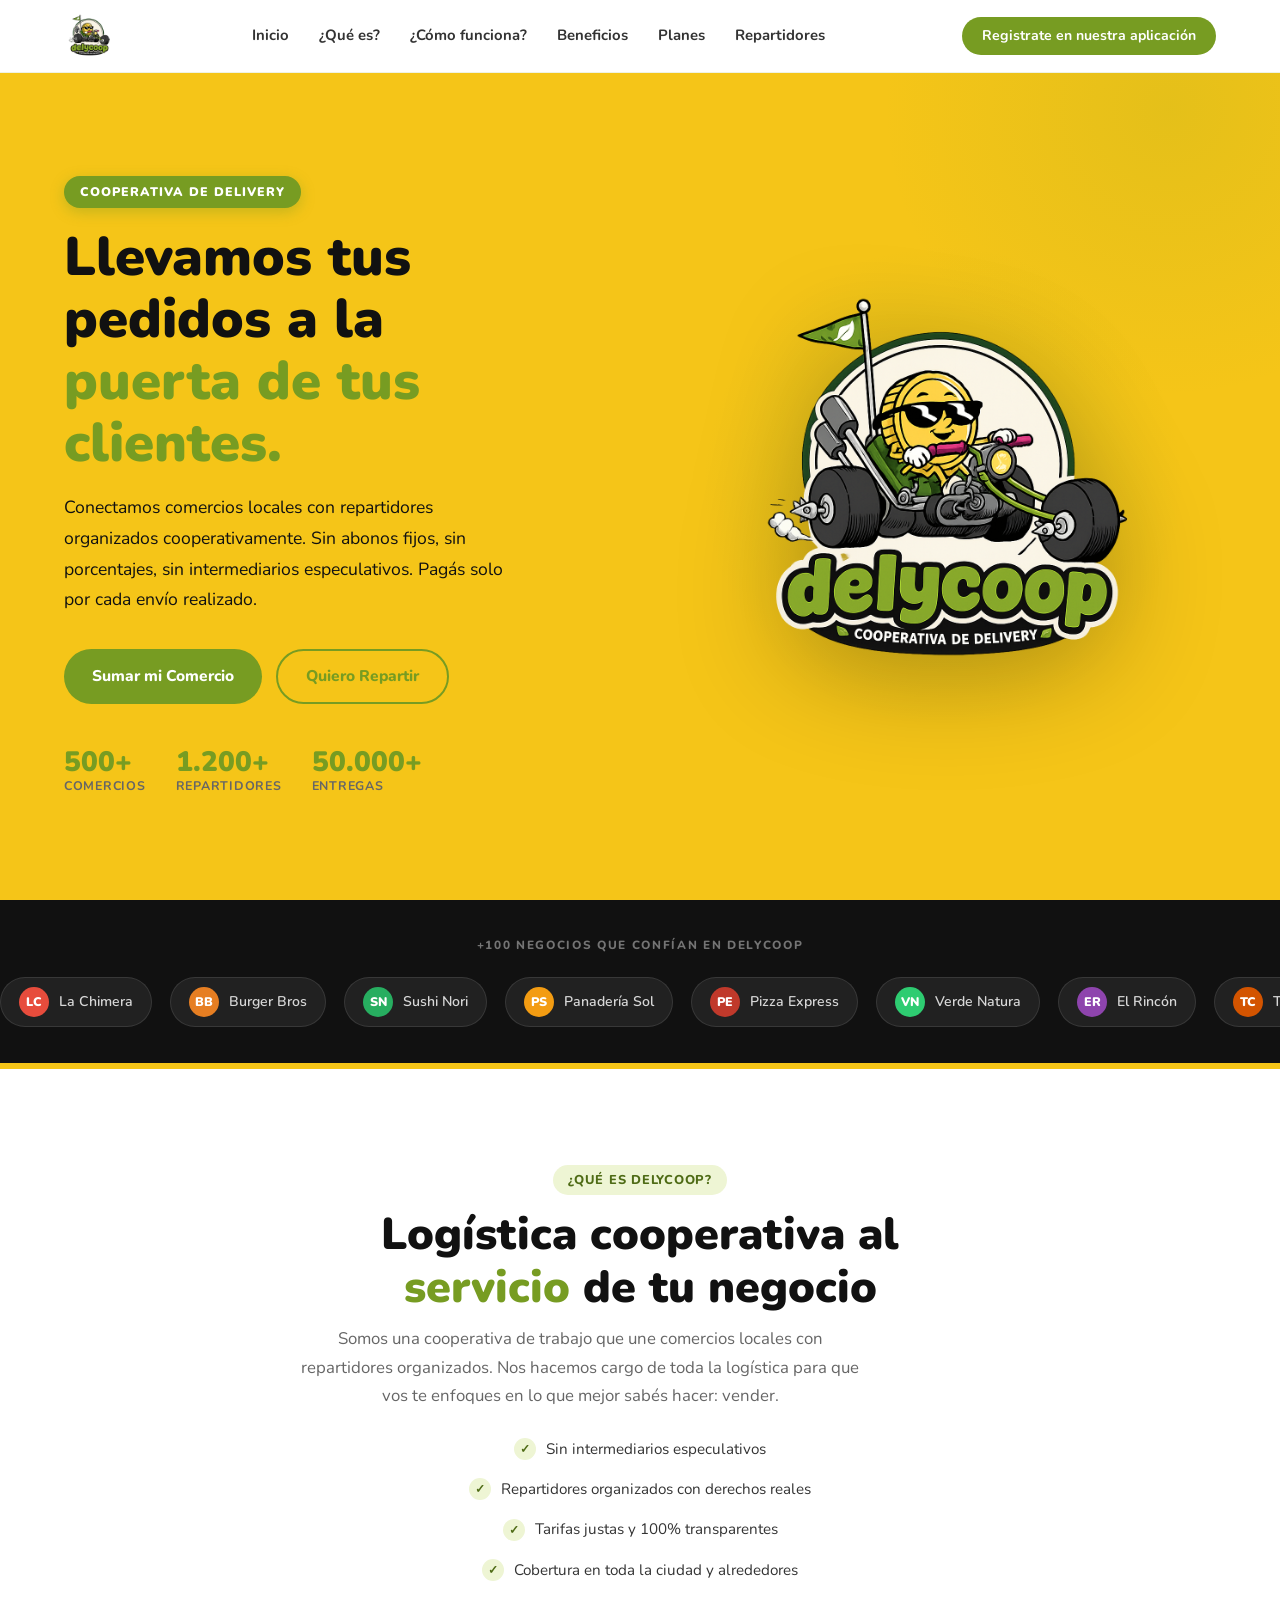
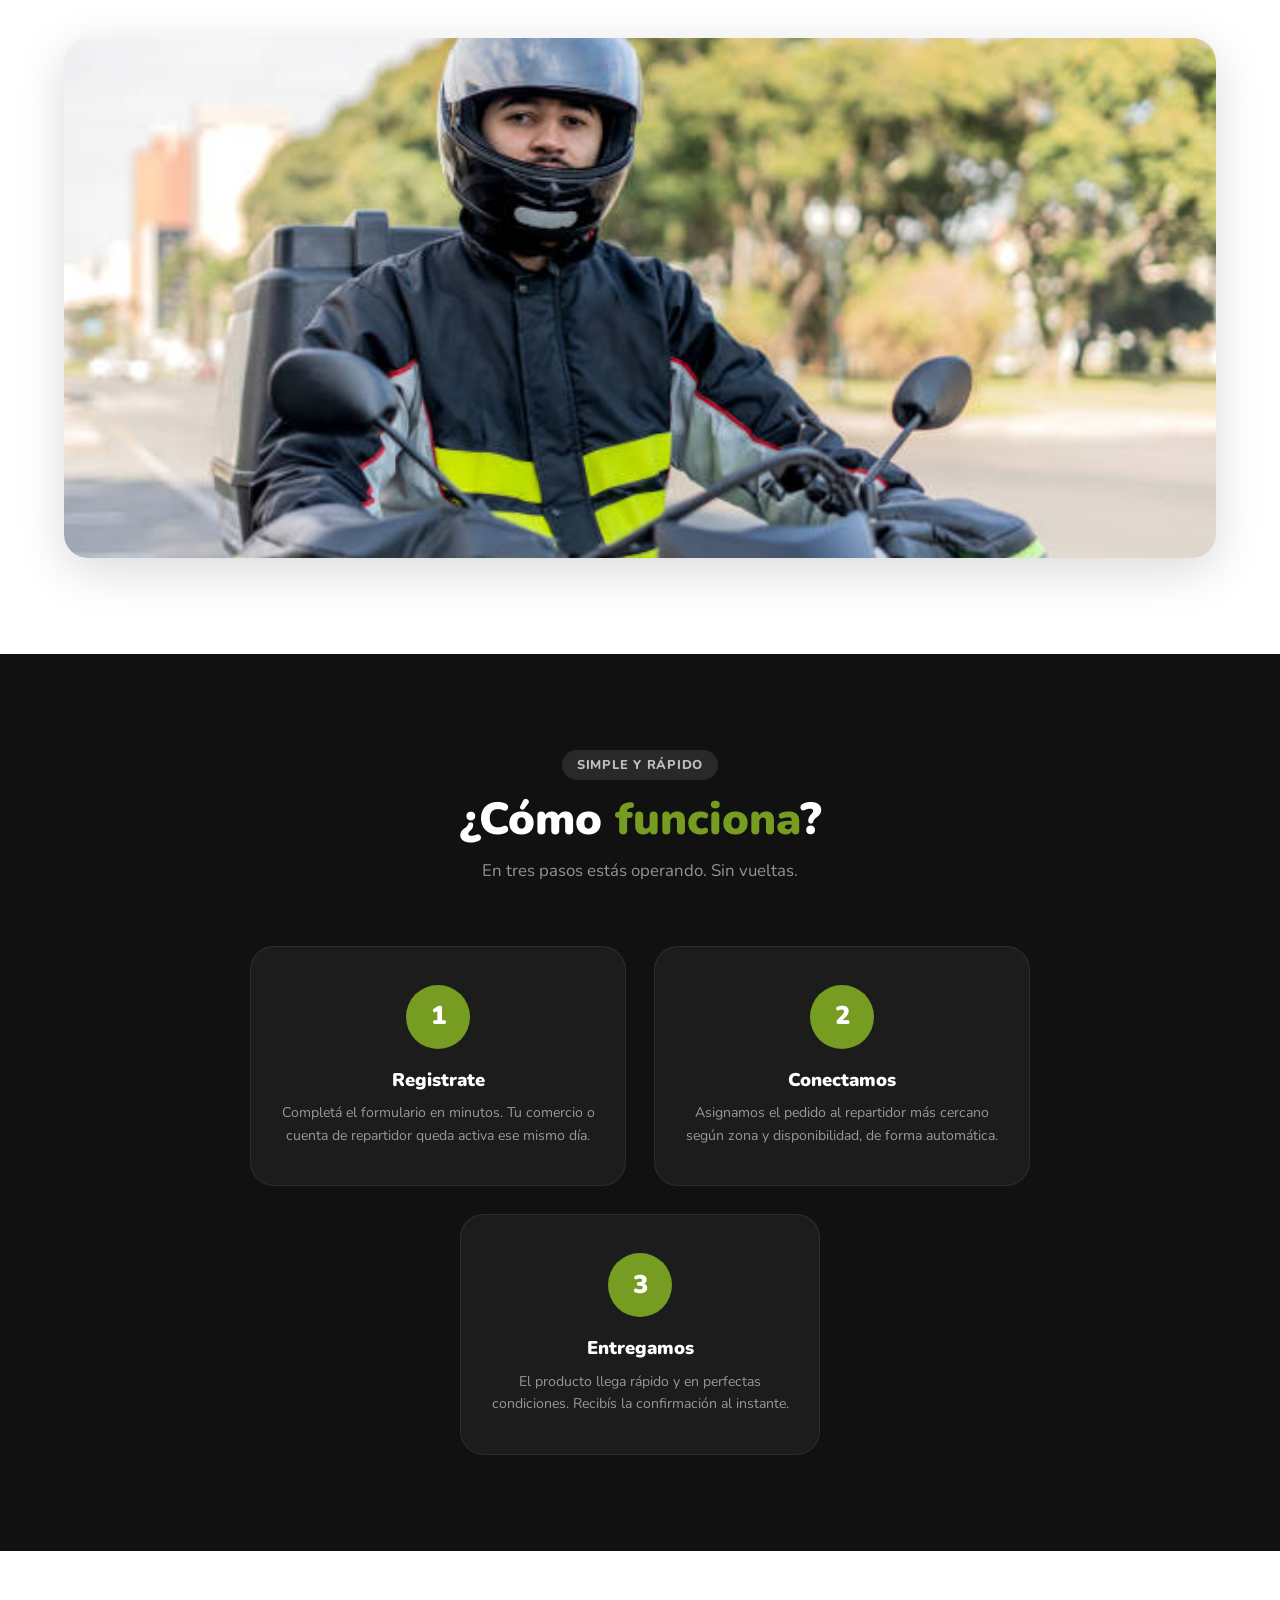
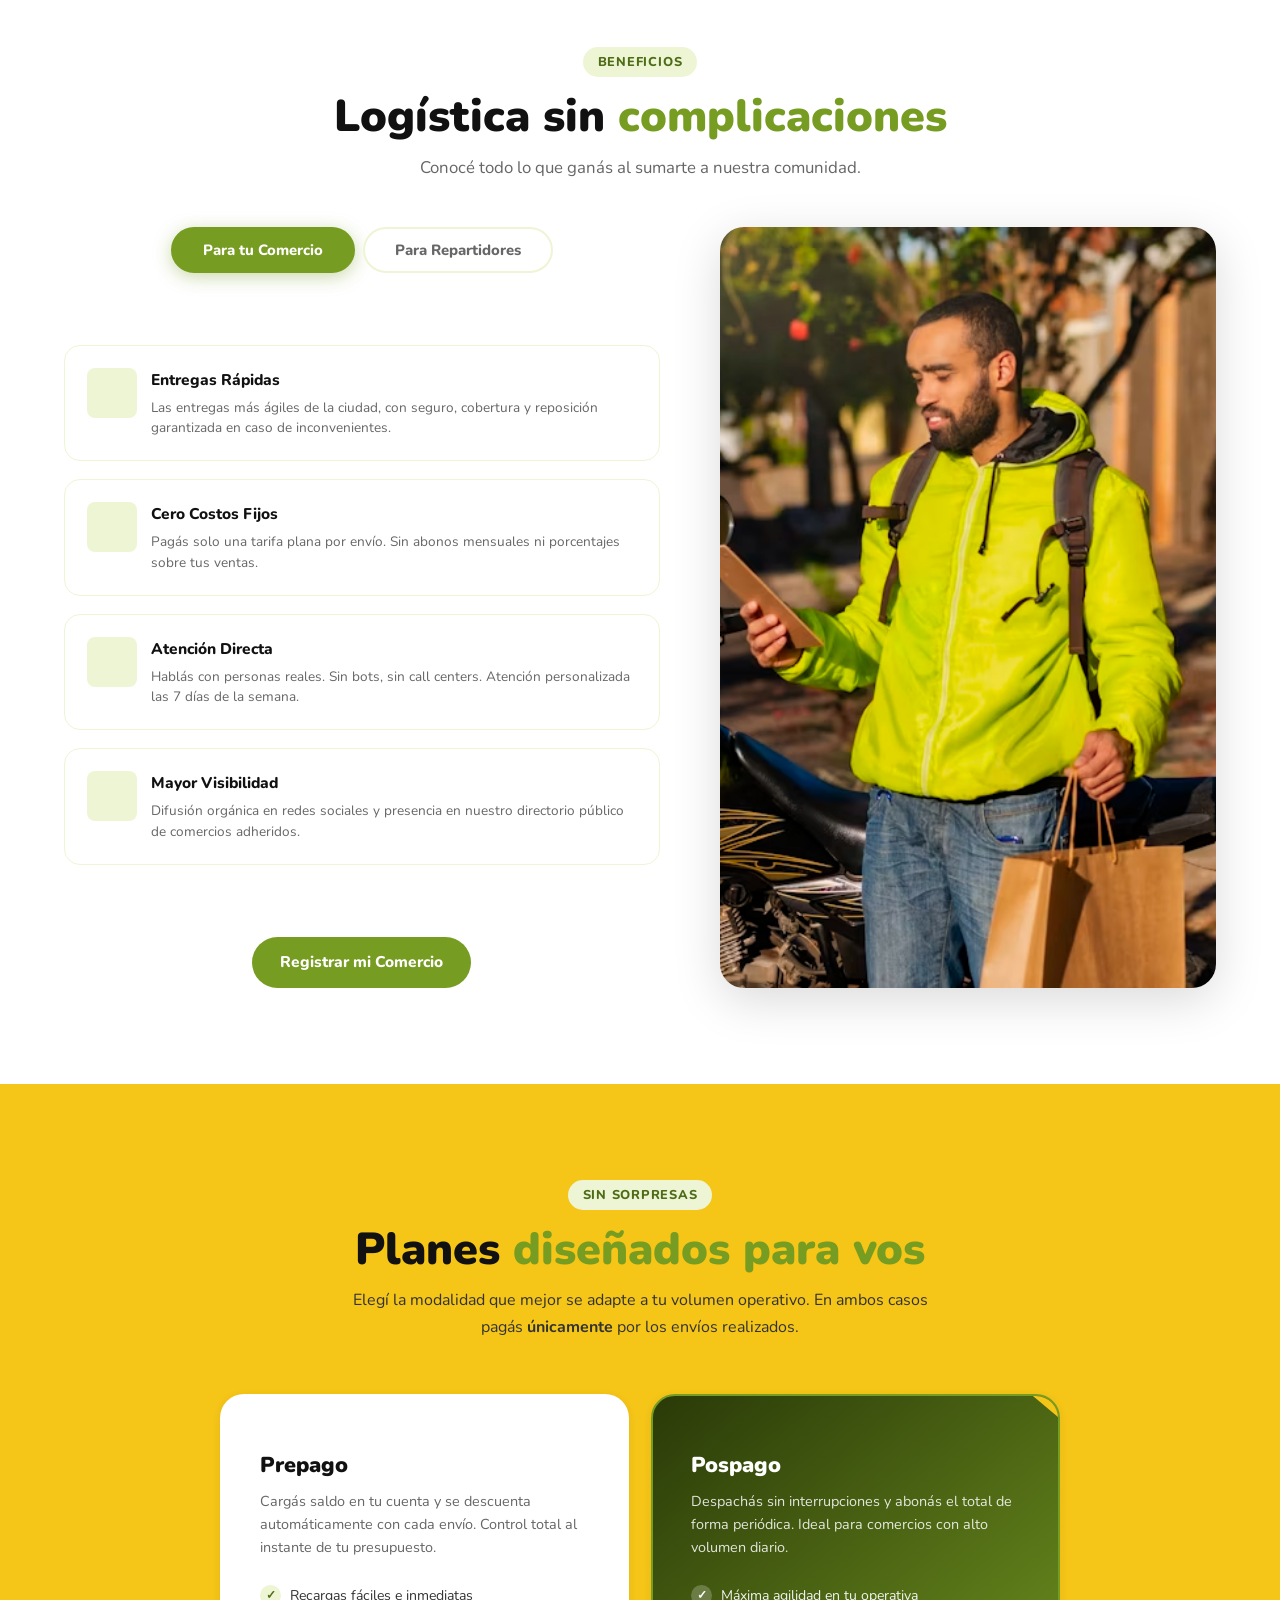
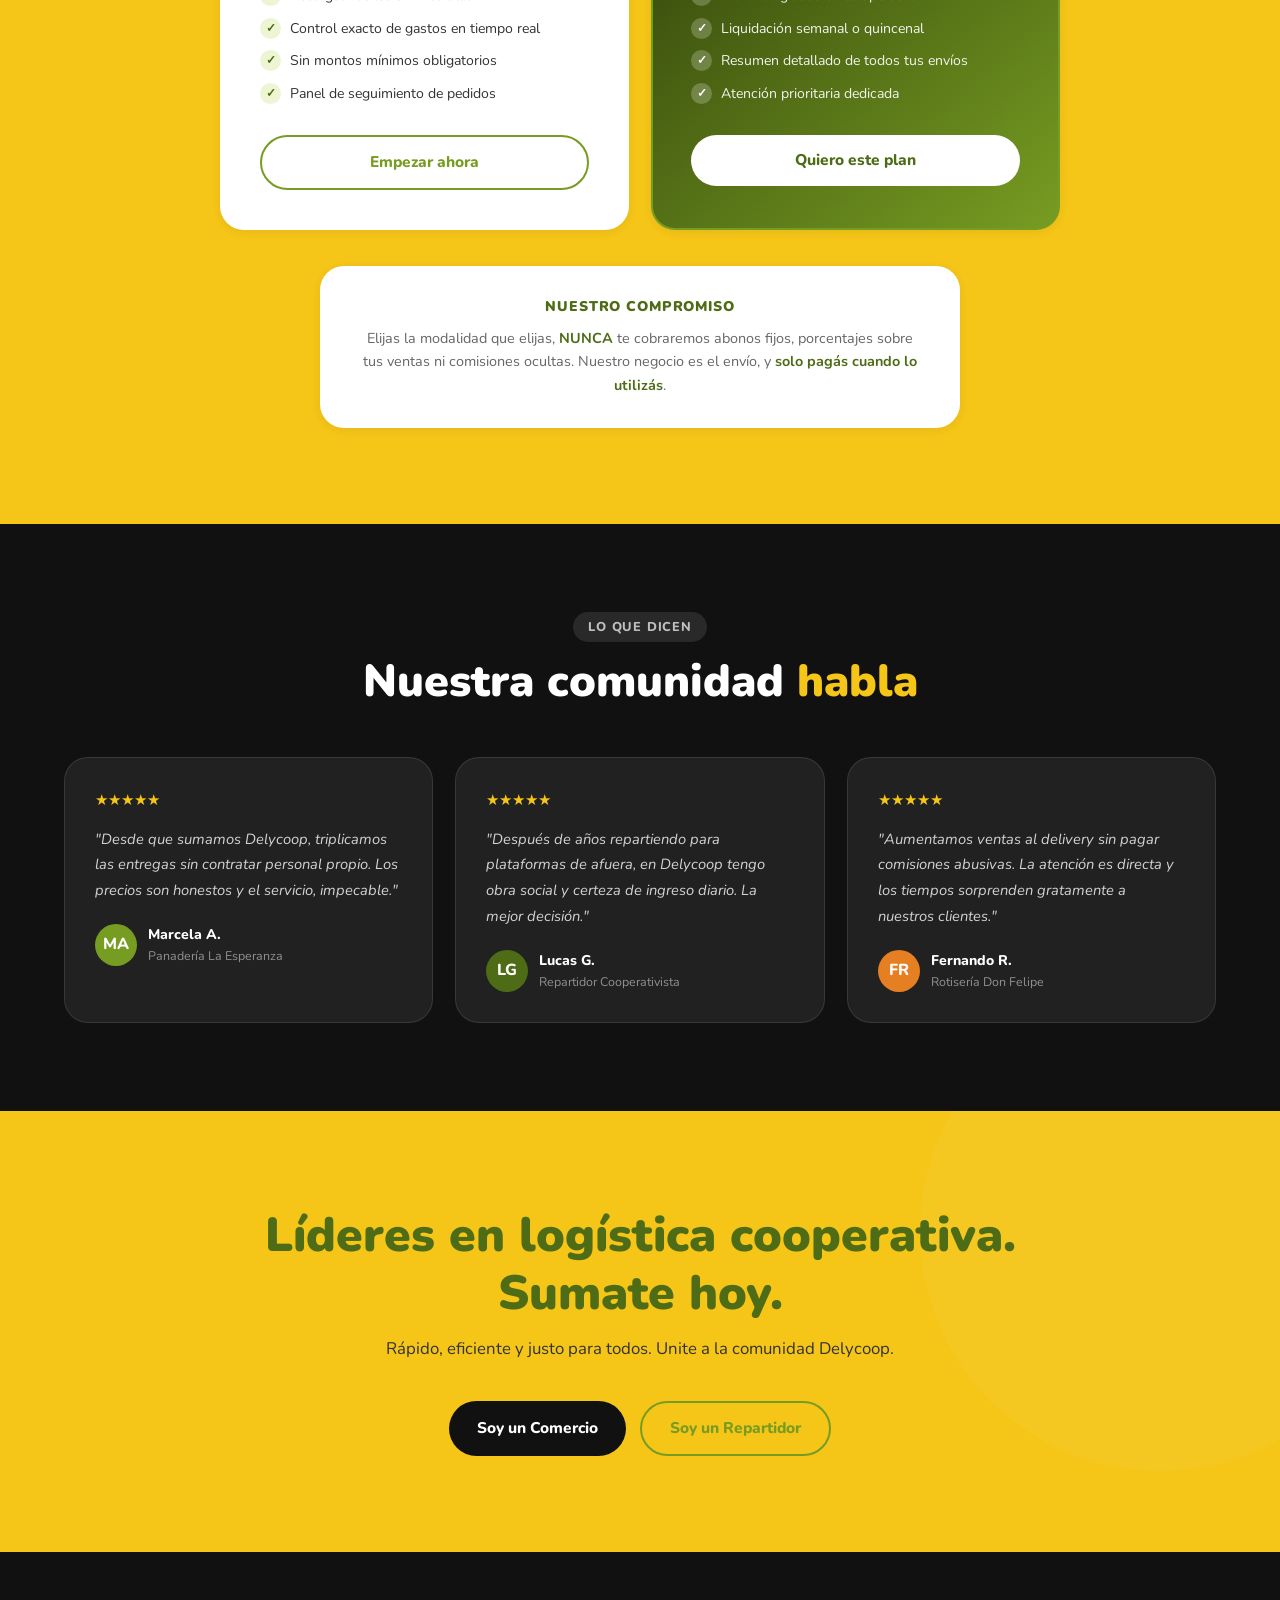
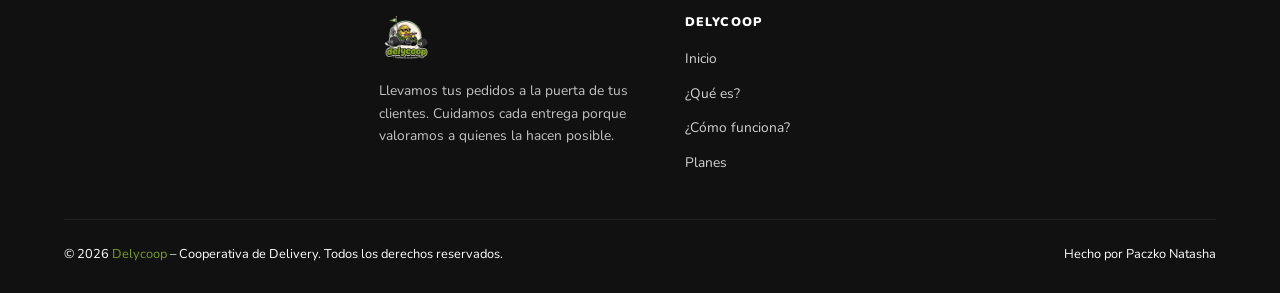
==== commit 9c32af3a: "cambie letras del nav" ====
--- a/index.html
+++ b/index.html
@@ -954,7 +954,7 @@
     </div>
     <div class="footer__bottom">
       <p>© 2026 <span>Delycoop</span> – Cooperativa de Delivery. Todos los derechos reservados.</p>
-      <p>Hecho por Paczko Natasha<span></span> Paczko.web
+      <p>Hecho por Paczko Natasha<span>
     </div>
   </div>
 </footer>
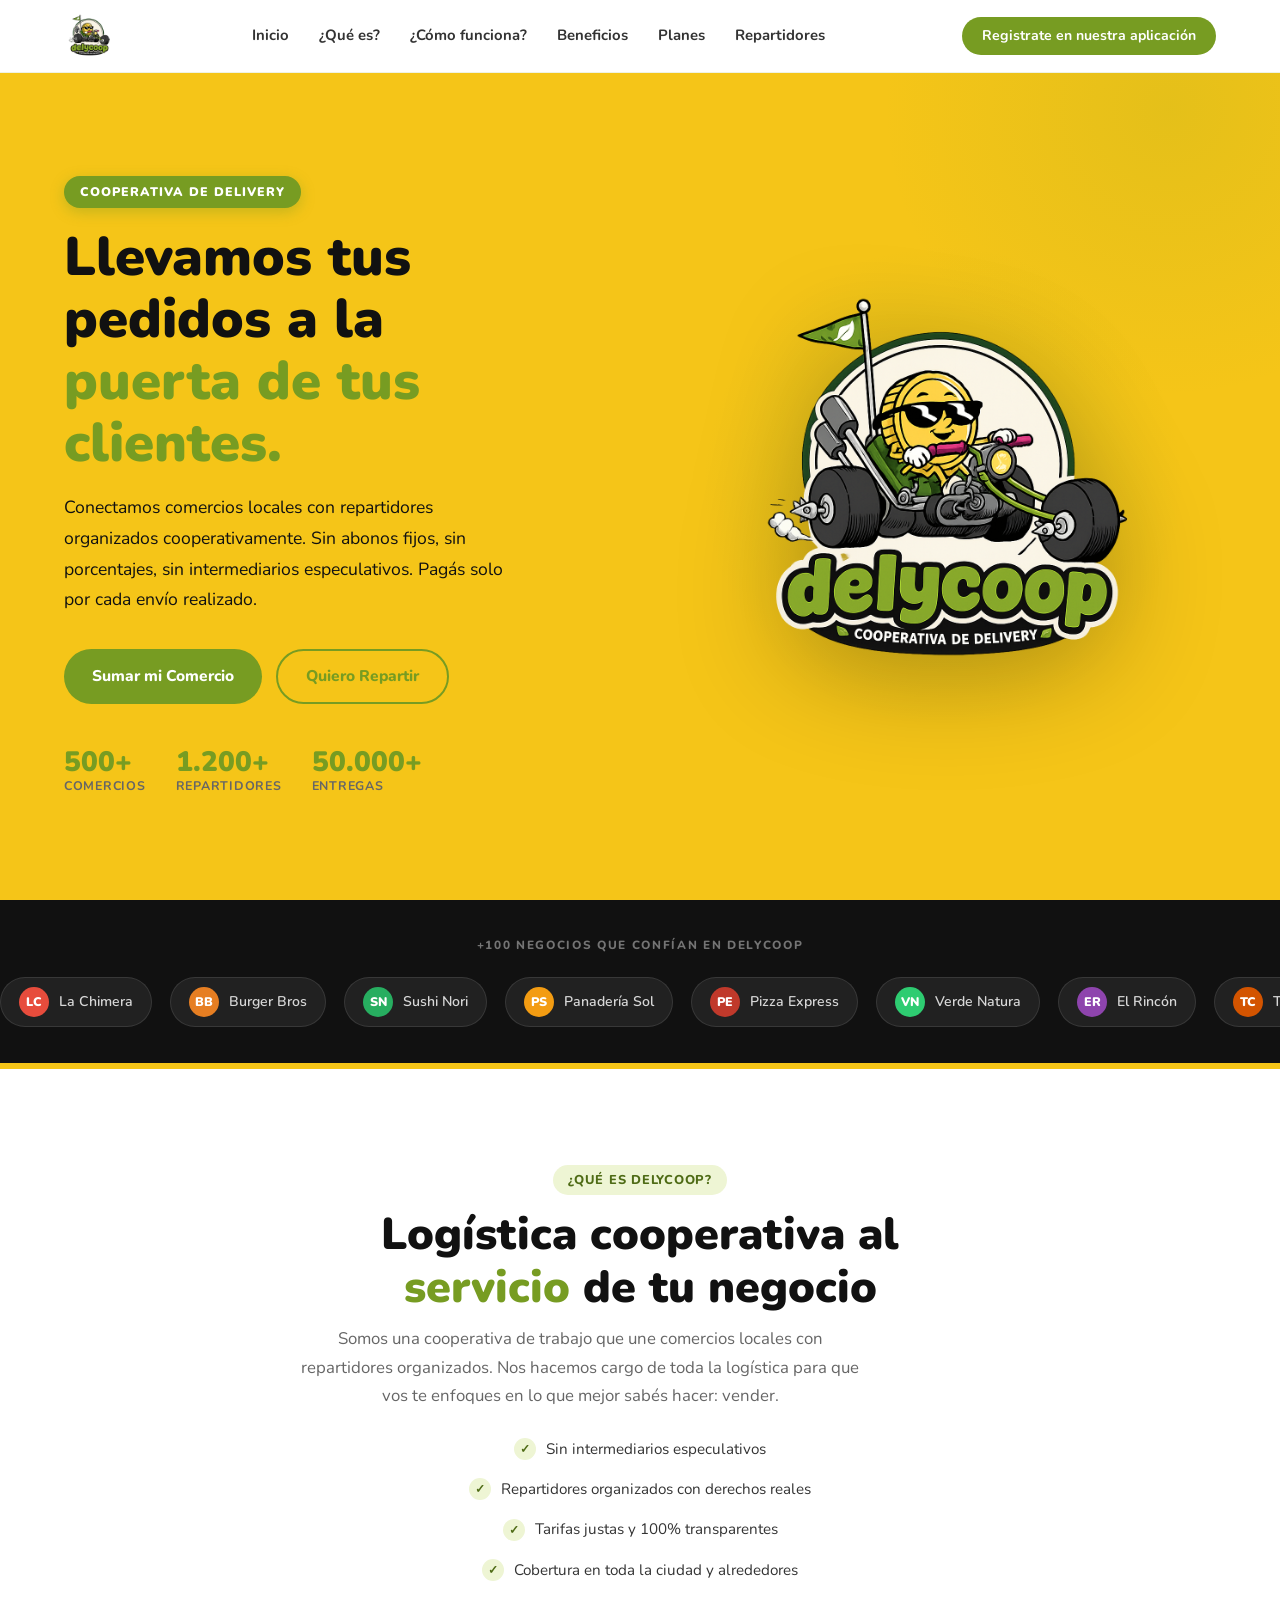
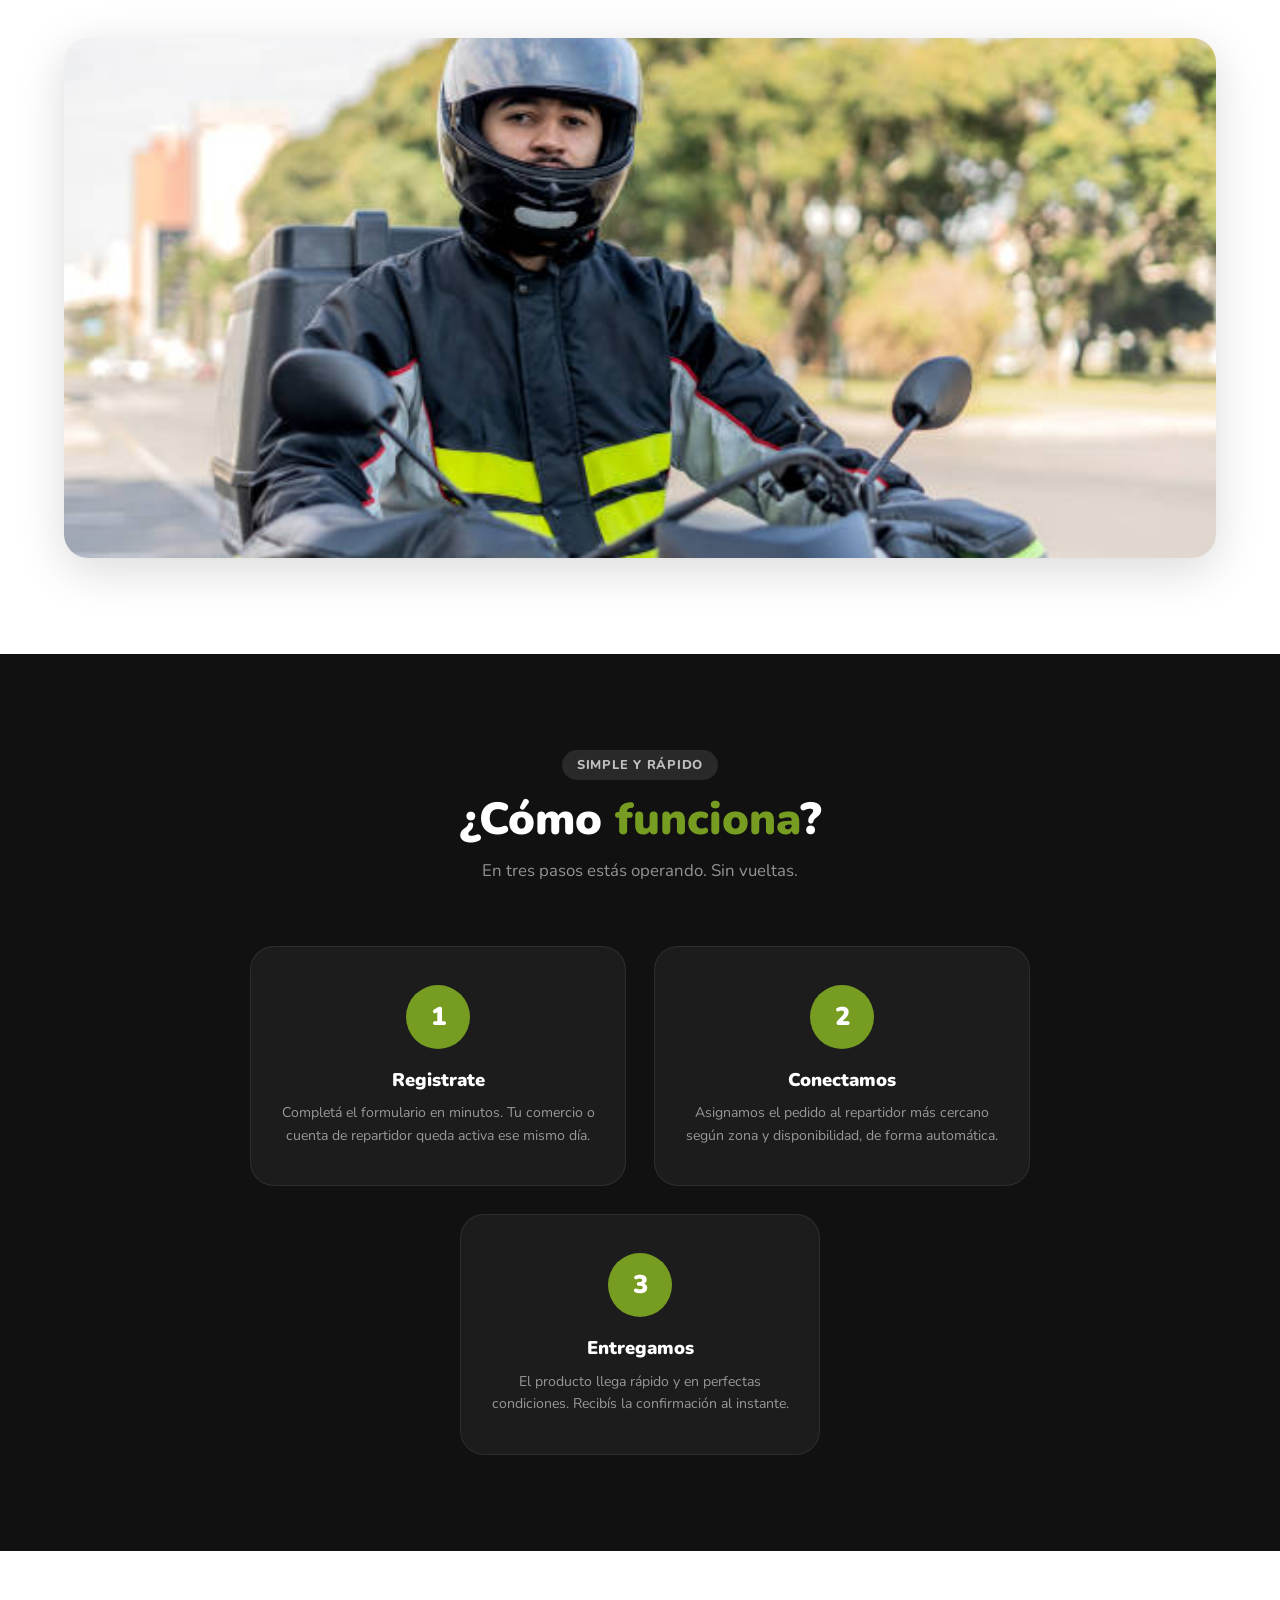
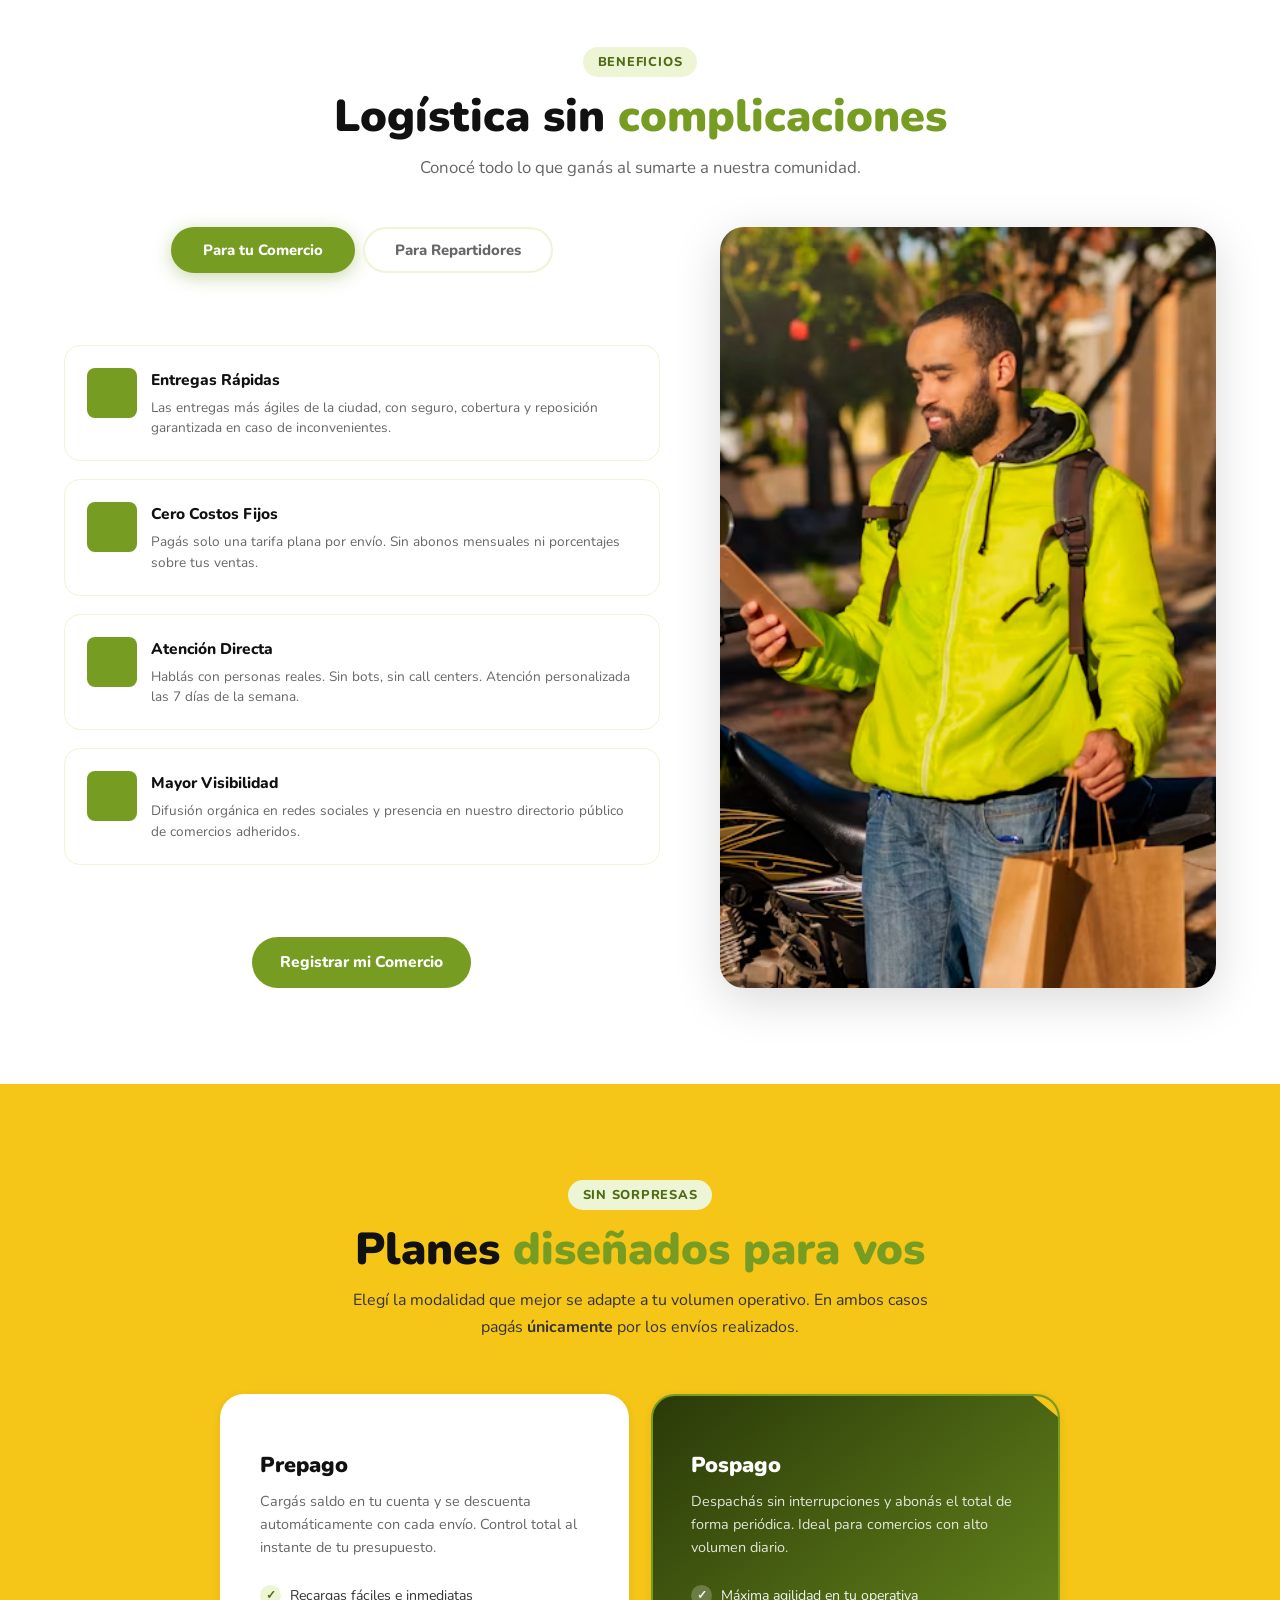
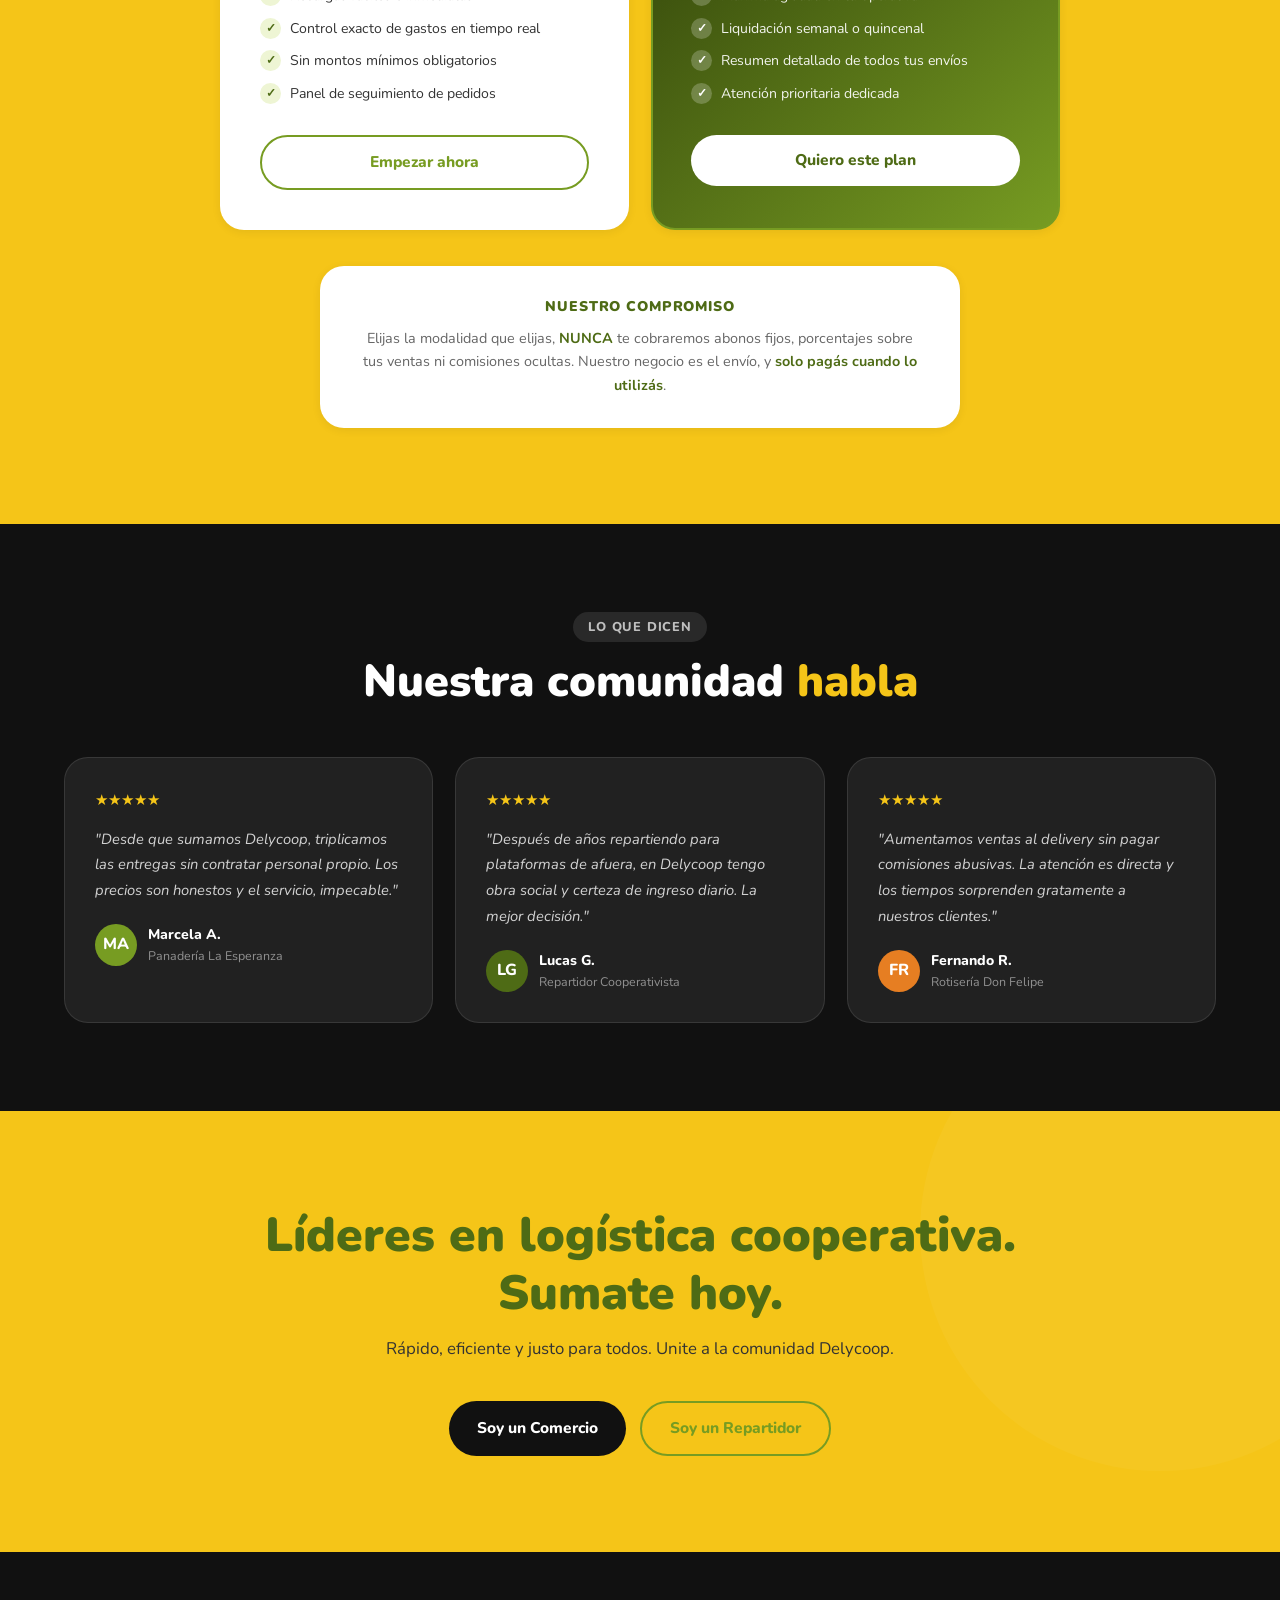
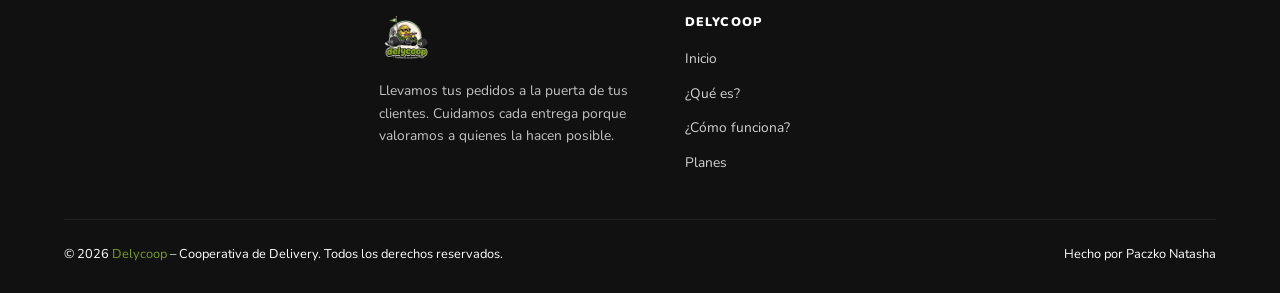
==== commit efaae7c5: "animacion al logo del hero y a las tarjetas de como funciona" ====
--- a/index.html
+++ b/index.html
@@ -143,8 +143,9 @@
       width:100%; display:flex;
       justify-content:center; text-align:center;
       white-space:normal; box-sizing:border-box;
-      margin-top:0;
-    }
+      margin-top:0; color:#fff;
+    }
+    .nav__mob a.btn-outline { color:var(--g); }
     .nav__sep { height:1px; background:var(--g-light); margin:8px 0 12px; }
 
     /* ─────────────────────────────────────────
@@ -217,8 +218,10 @@
       transform-origin:center bottom;
     }
     @keyframes kart-enter {
-      from { opacity:0; transform:translateX(70px) rotate(8deg) scale(.82); }
-      to   { opacity:1; transform:translateX(0)    rotate(0deg)  scale(1);  }
+      0%   { opacity:0; transform:translateX(60px) rotate(-300deg) scale(0.6); }
+      65%  { opacity:1; transform:translateX(-8px) rotate(10deg)   scale(1.05); }
+      82%  {            transform:translateX(3px)  rotate(-3deg)   scale(0.98); }
+      100% { opacity:1; transform:translateX(0)    rotate(0deg)    scale(1); }
     }
     @keyframes kart-drive {
       0%   { transform:translateY(0)    rotate(-1.5deg) scale(1);    }
@@ -361,6 +364,17 @@
       border-radius:50%; display:flex; align-items:center; justify-content:center;
       font-size:1.6rem; font-weight:900; margin:0 auto 16px;
     }
+    @keyframes num-pop {
+      0%   { transform: scale(0);    opacity: 0; }
+      55%  { transform: scale(1.35); opacity: 1; }
+      78%  { transform: scale(0.86); }
+      100% { transform: scale(1);    opacity: 1; }
+    }
+    .how__step.on .how__num {
+      animation: num-pop .55s cubic-bezier(.36,.07,.19,.97) both;
+    }
+    .how__step.rv:nth-child(2).on .how__num { animation-delay: .18s; }
+    .how__step.rv:nth-child(3).on .how__num { animation-delay: .35s; }
     .how__step-ico { font-size:2rem; margin-bottom:12px; }
     .how__step-t { font-size:1.15rem; font-weight:900; color:#fff; margin-bottom:8px; }
     .how__step-p { font-size:.88rem; color:rgba(255,255,255,.55); line-height:1.6; }
@@ -406,7 +420,7 @@
     .bcard:hover { border-color:var(--g); box-shadow:var(--sh-md); transform:translateX(4px); }
     .bcard__ico {
       width:50px; height:50px; min-width:50px;
-      background:var(--g-light); border-radius:var(--r-sm);
+      background:var(--g); border-radius:var(--r-sm);
       display:flex; align-items:center; justify-content:center; font-size:1.4rem;
     }
     .bcard__t { font-size:.97rem; font-weight:800; color:var(--black); margin-bottom:5px; }
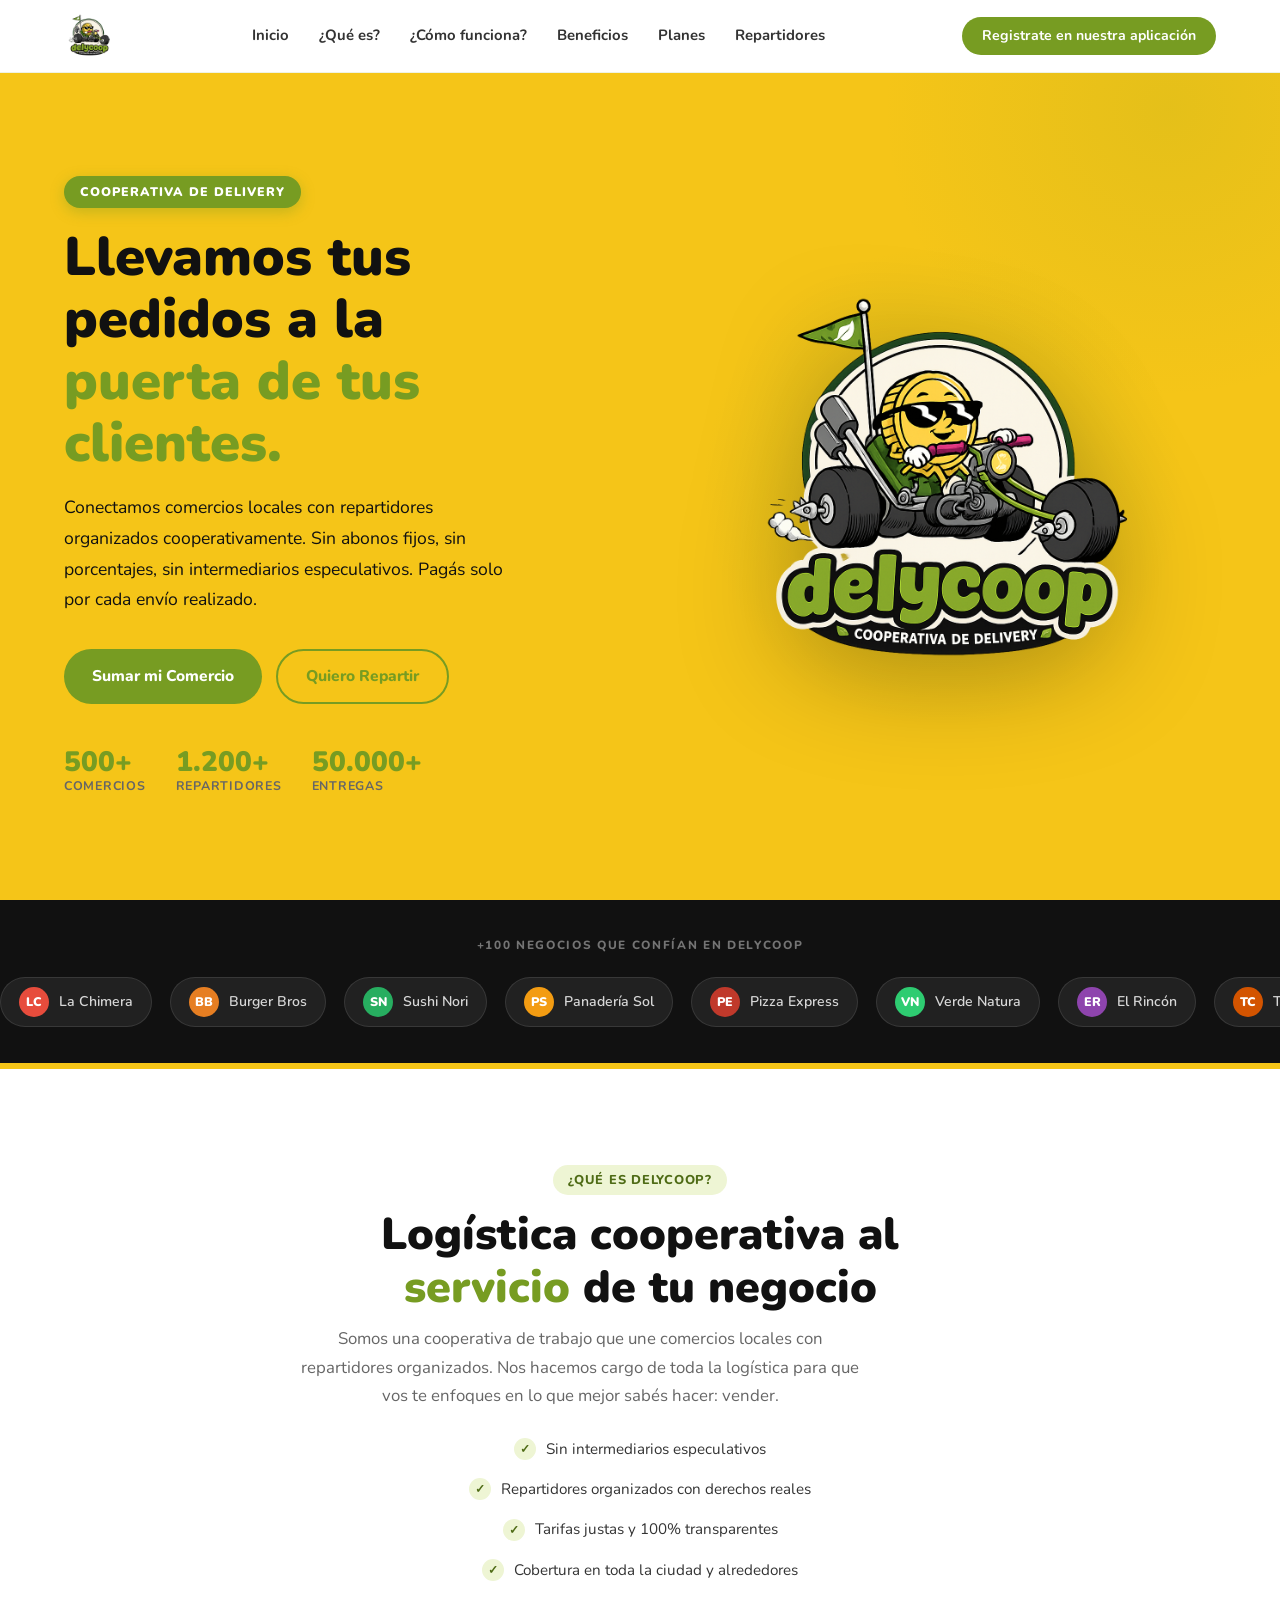
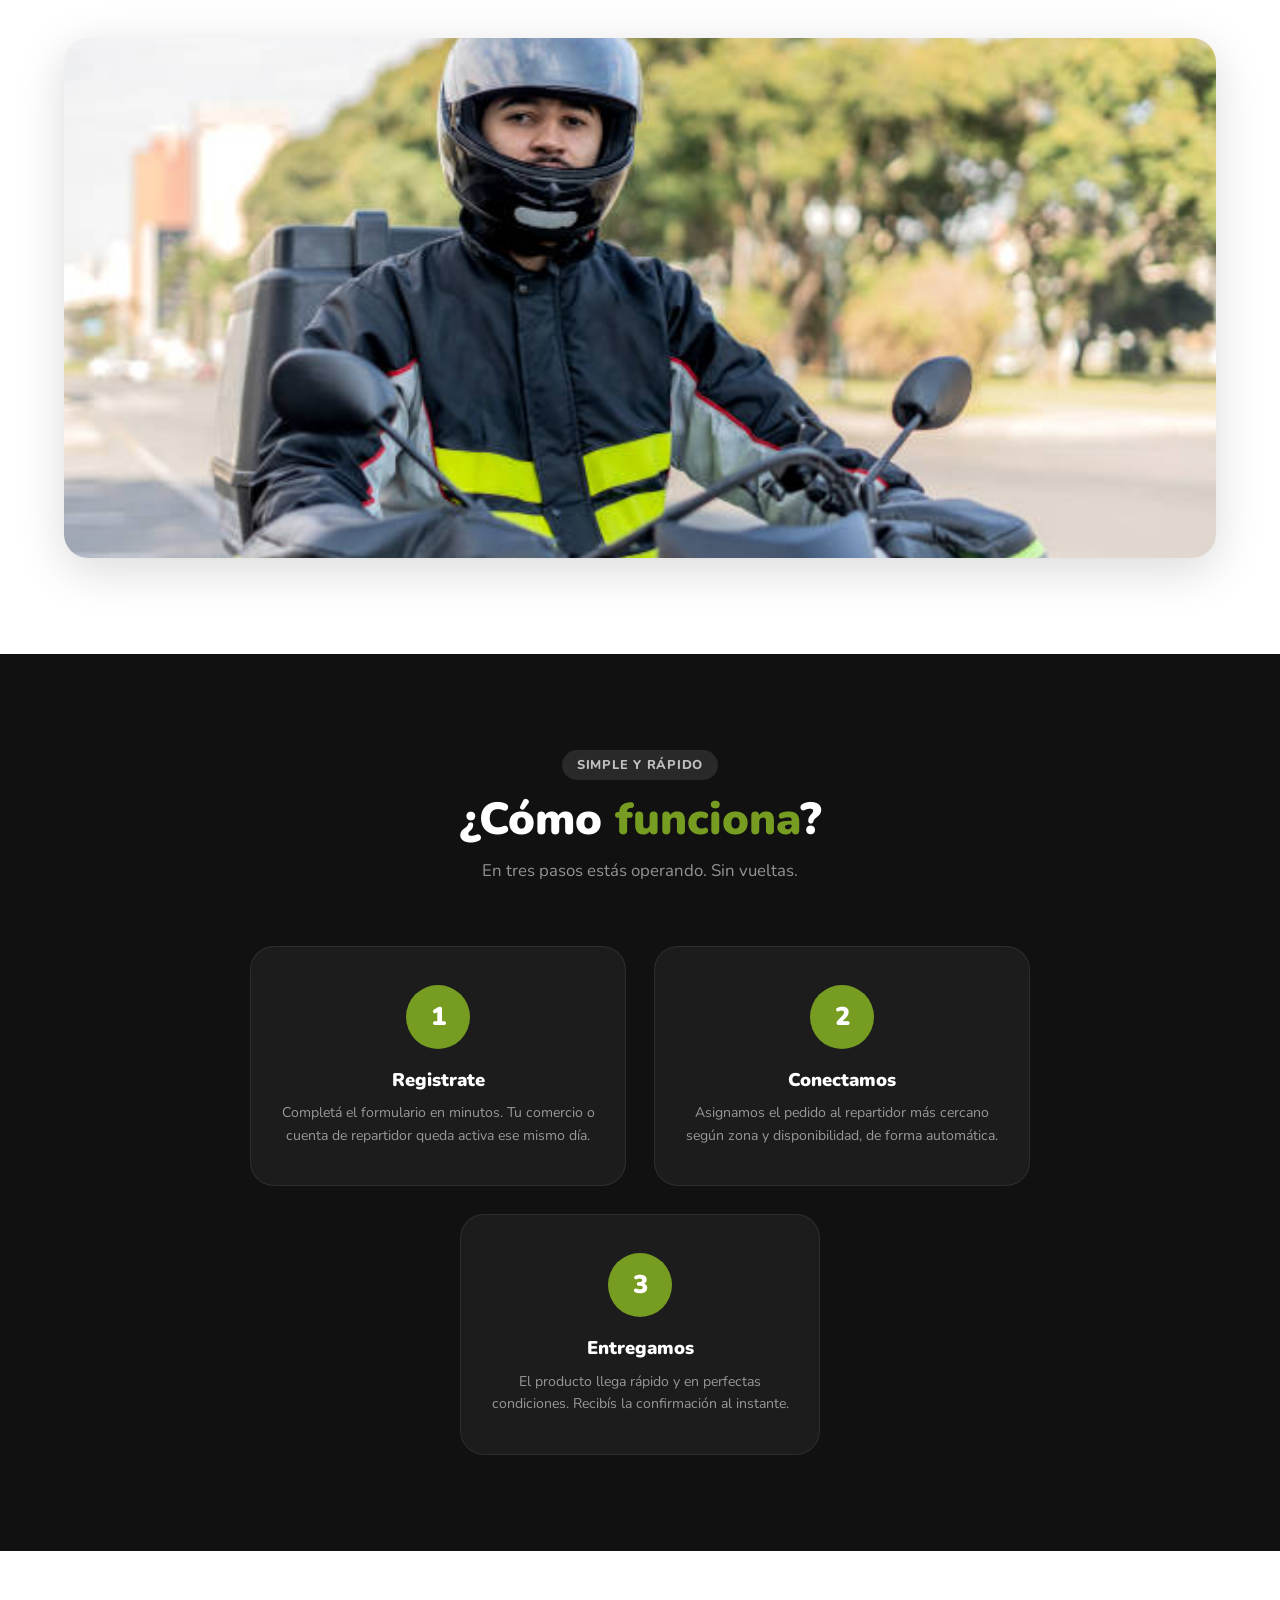
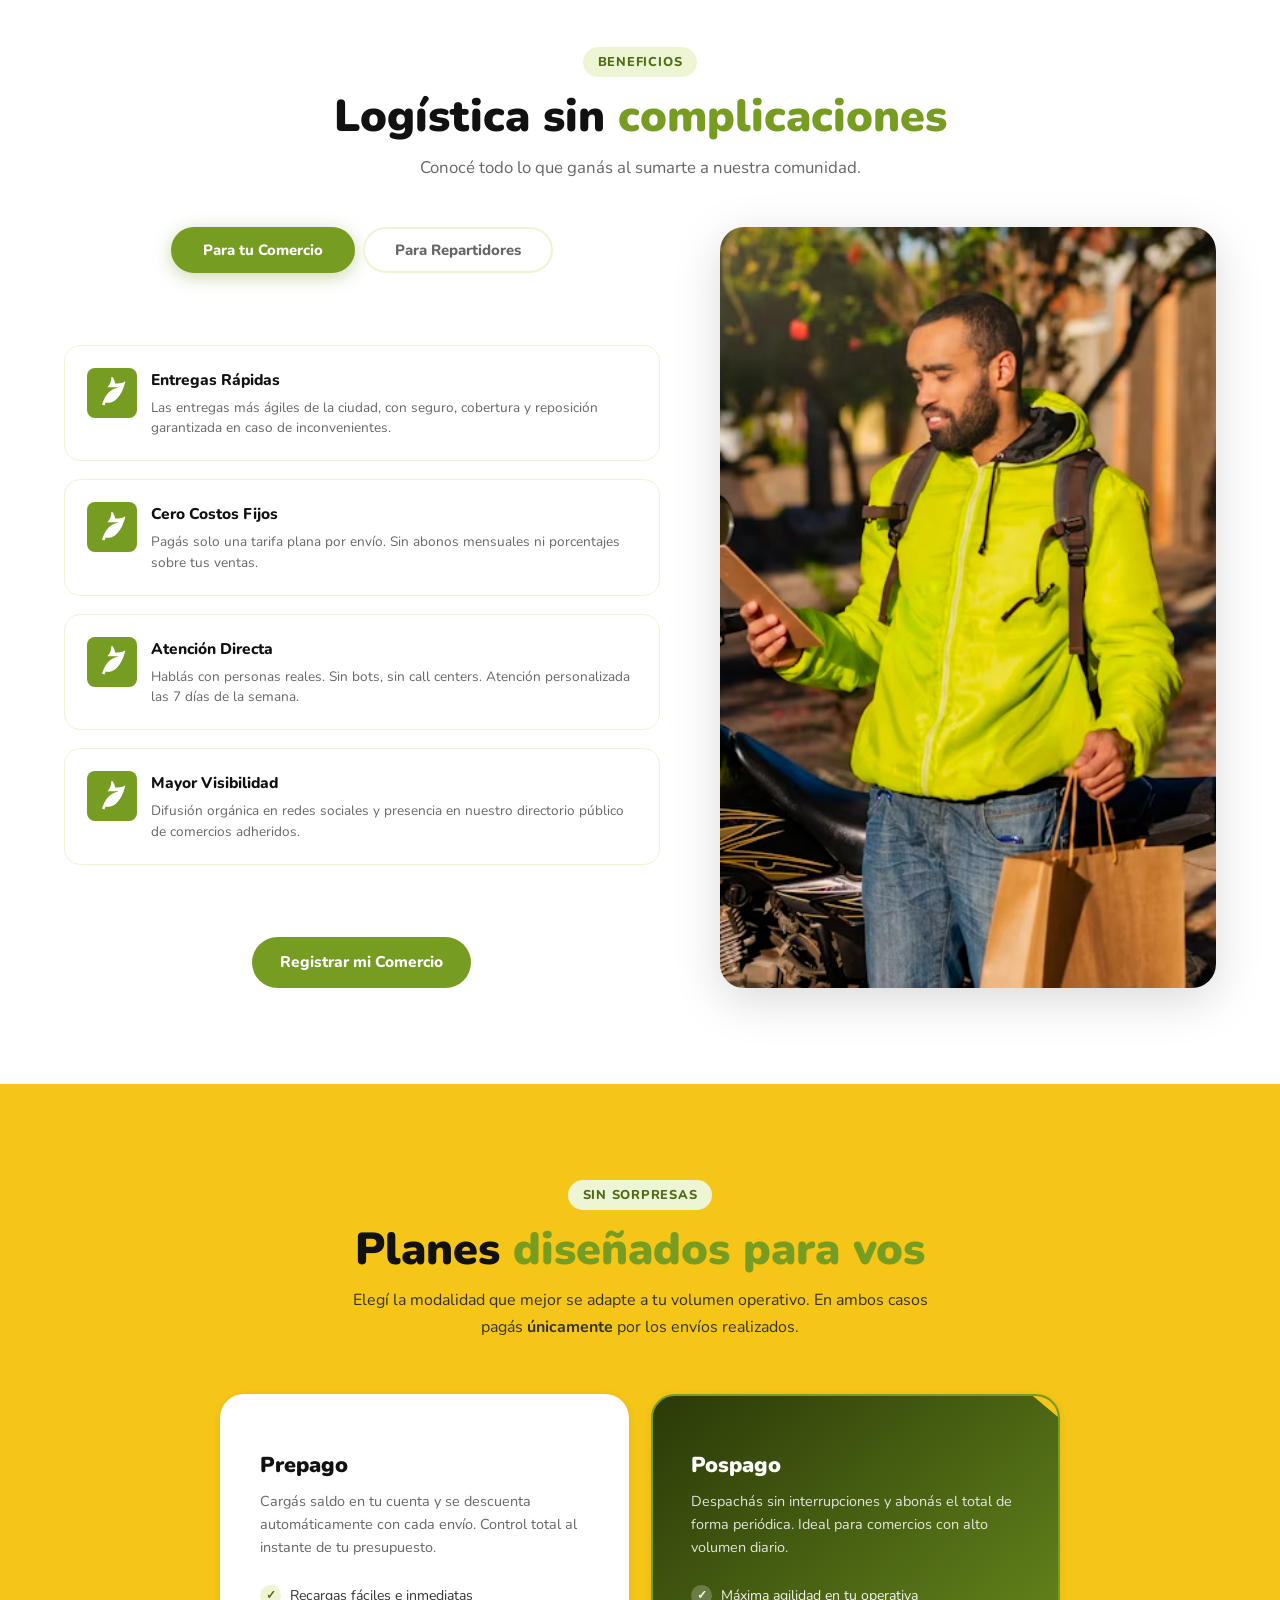
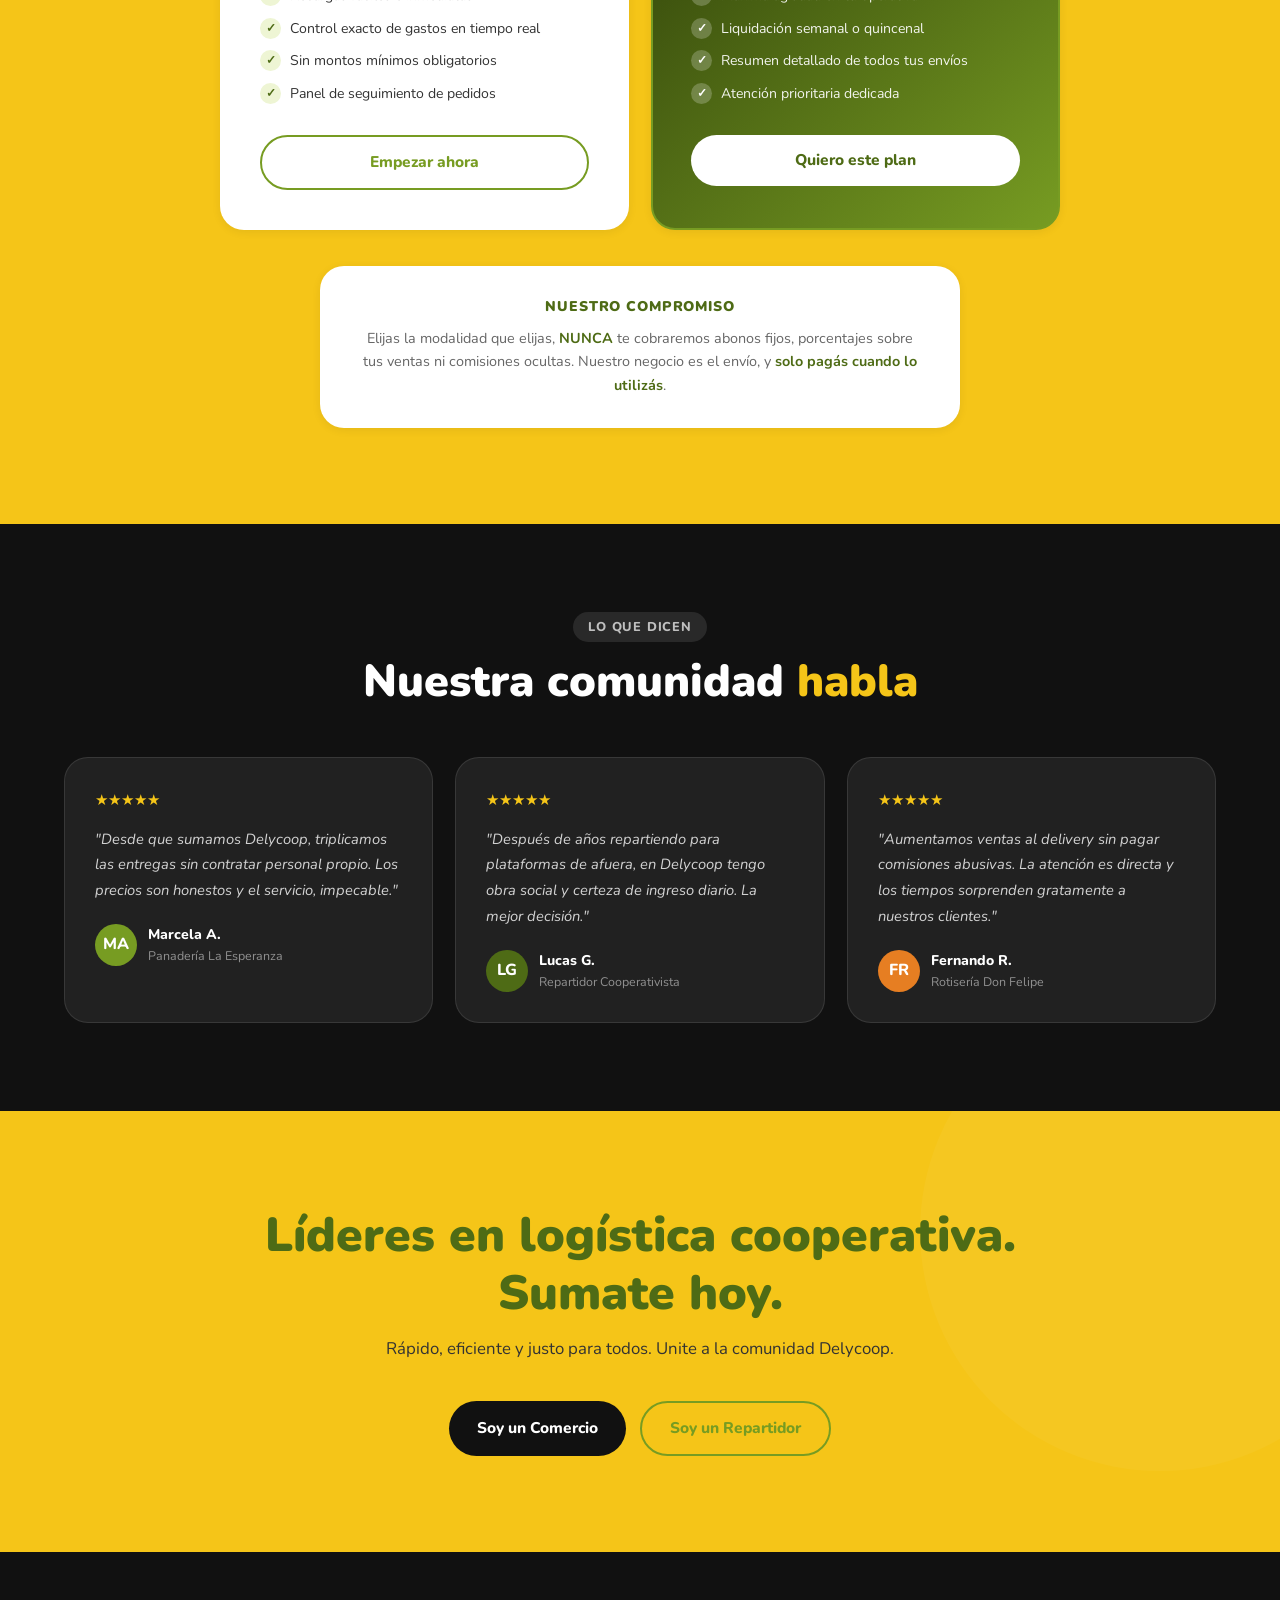
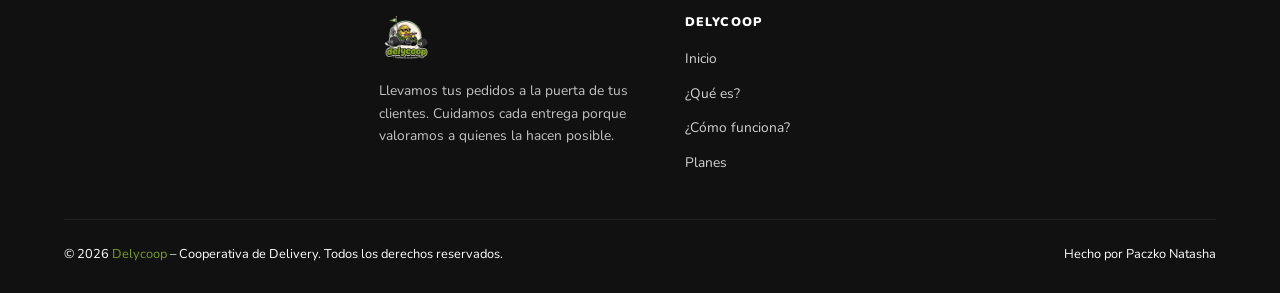
==== commit c1706dc3: "agregue iconos a lastarjetas de logistica" ====
--- a/index.html
+++ b/index.html
@@ -420,7 +420,8 @@
     .bcard:hover { border-color:var(--g); box-shadow:var(--sh-md); transform:translateX(4px); }
     .bcard__ico {
       width:50px; height:50px; min-width:50px;
-      background:var(--g); border-radius:var(--r-sm);
+      background: var(--g) url("data:image/svg+xml,<svg xmlns='http://www.w3.org/2000/svg' viewBox='0 0 24 24'><path fill='white' d='M17 8C8 10 5.9 16.17 3.82 21.34L5.71 22l1-2.3A4.49 4.49 0 0 0 8 20C19 20 22 3 22 3c-1 2-8 2-8 2s0-3-3-6c0 0 1 5-3 9z'/></svg>") center/62% no-repeat;
+      border-radius:var(--r-sm);
       display:flex; align-items:center; justify-content:center; font-size:1.4rem;
     }
     .bcard__t { font-size:.97rem; font-weight:800; color:var(--black); margin-bottom:5px; }
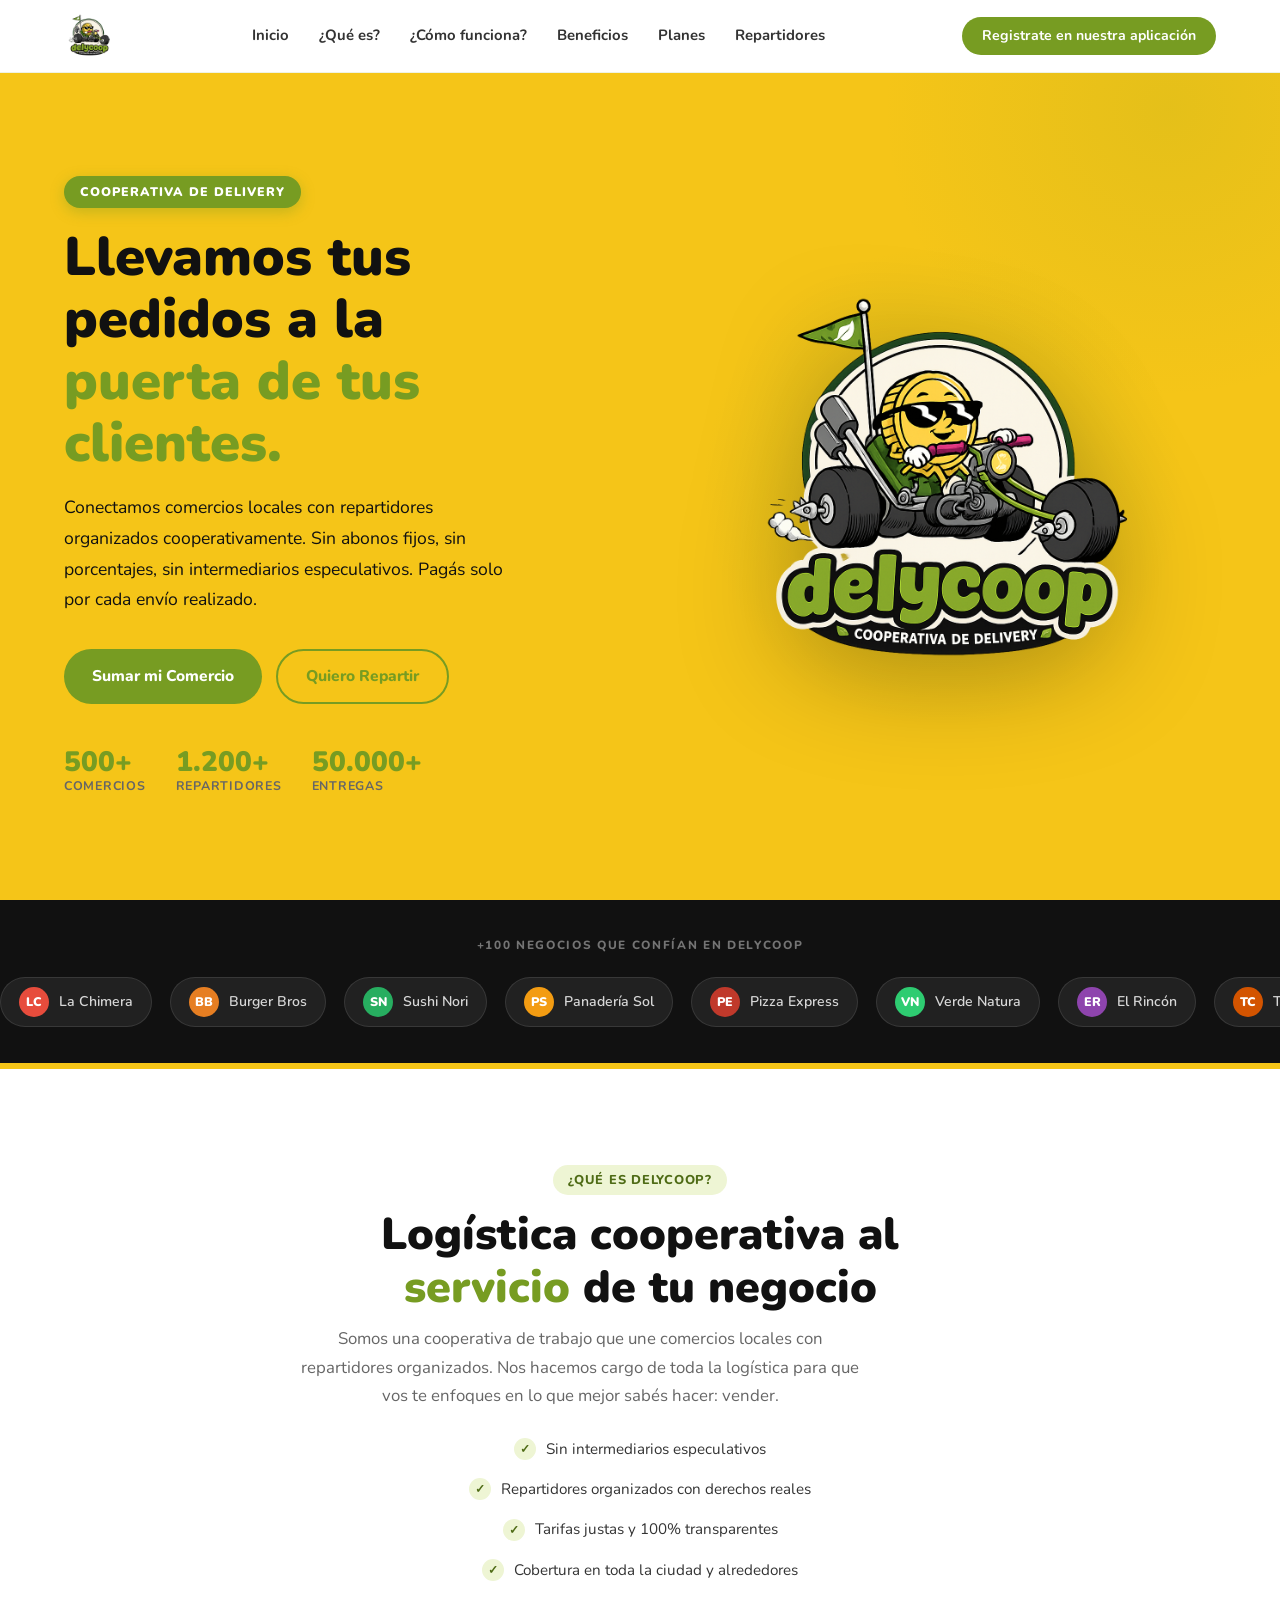
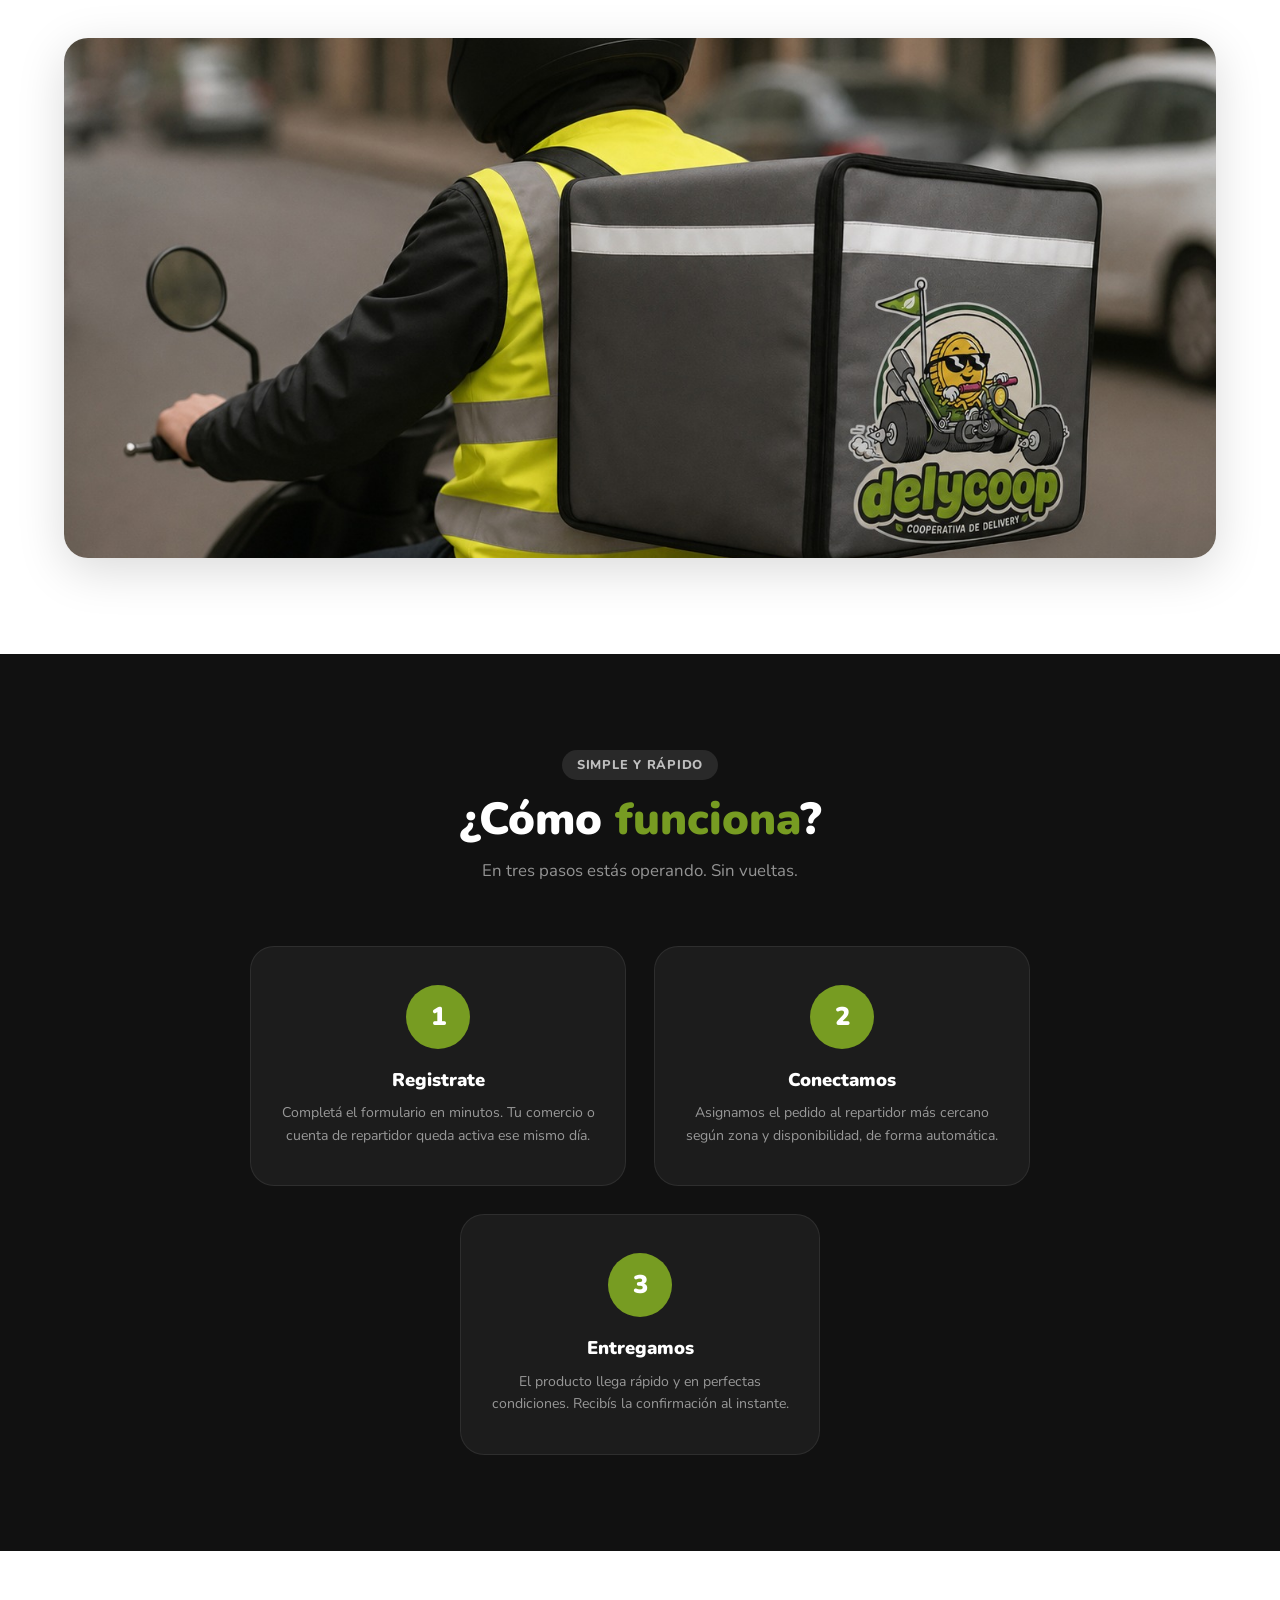
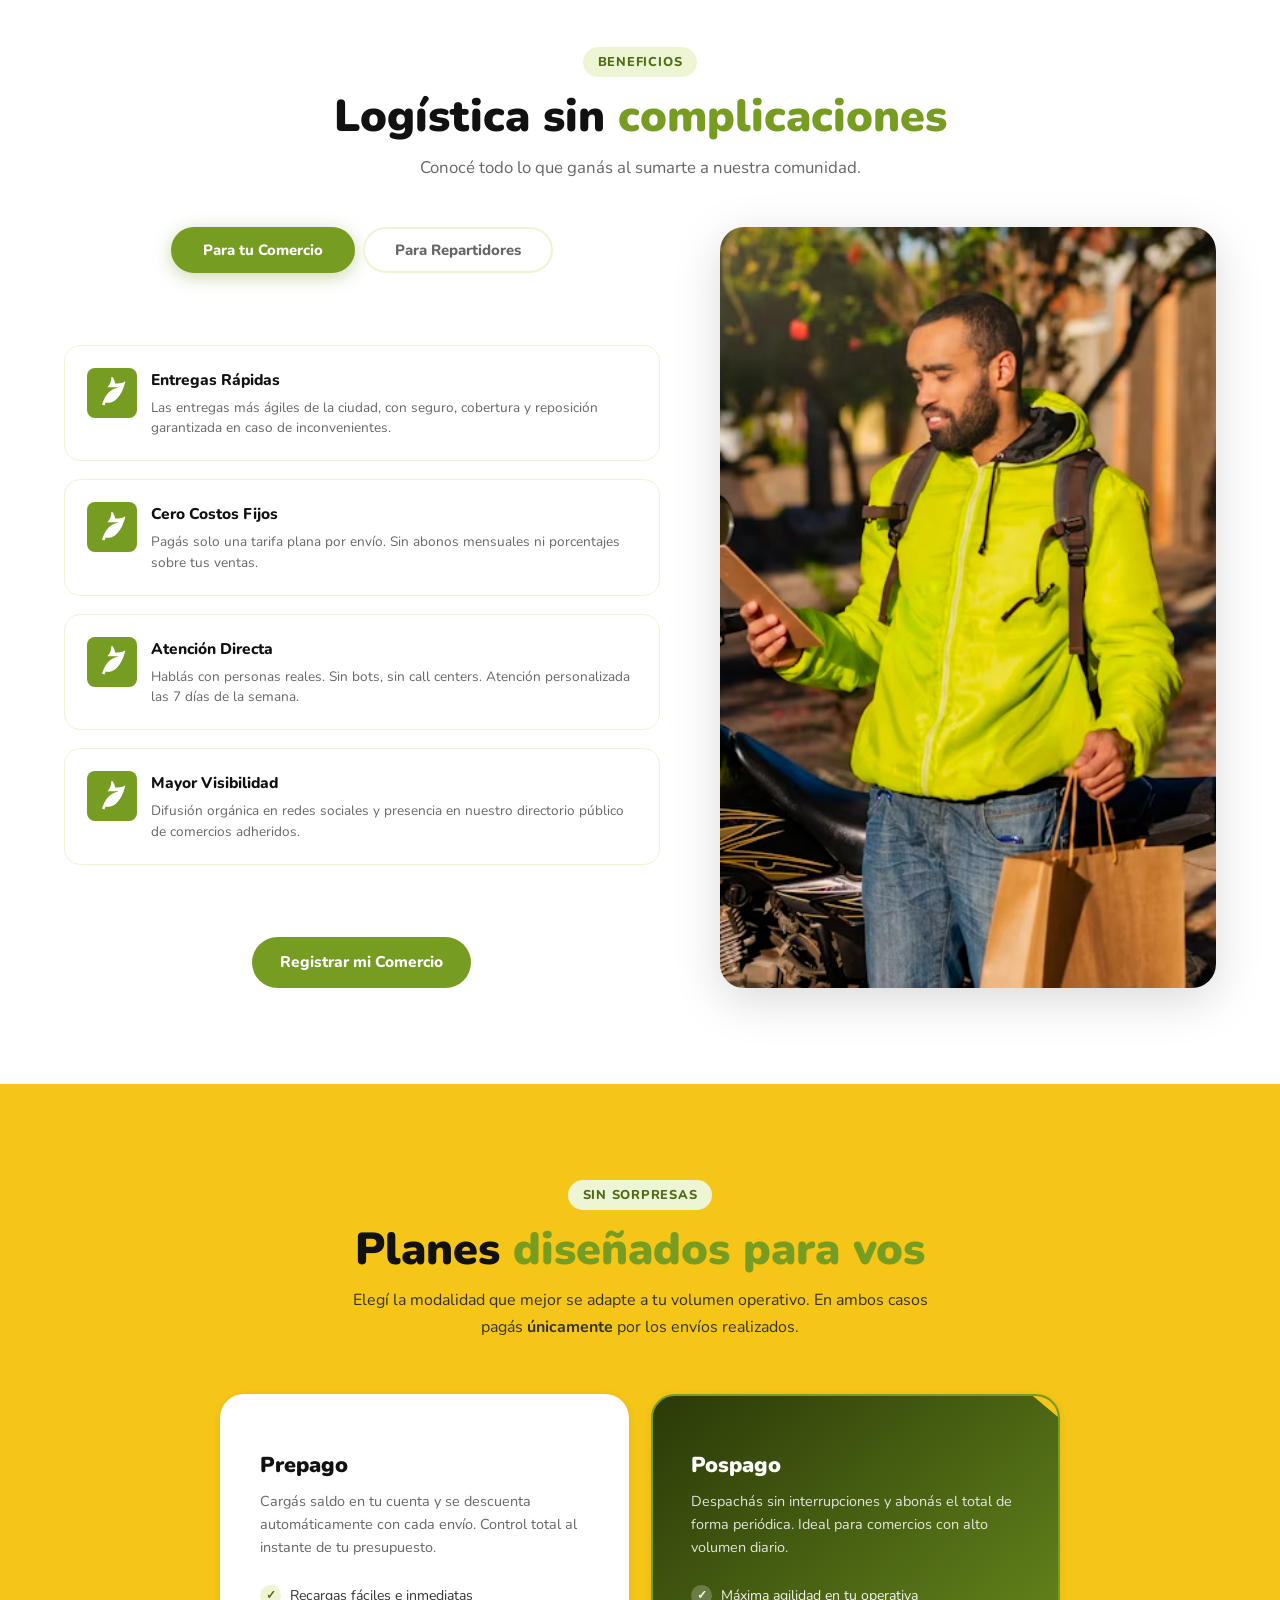
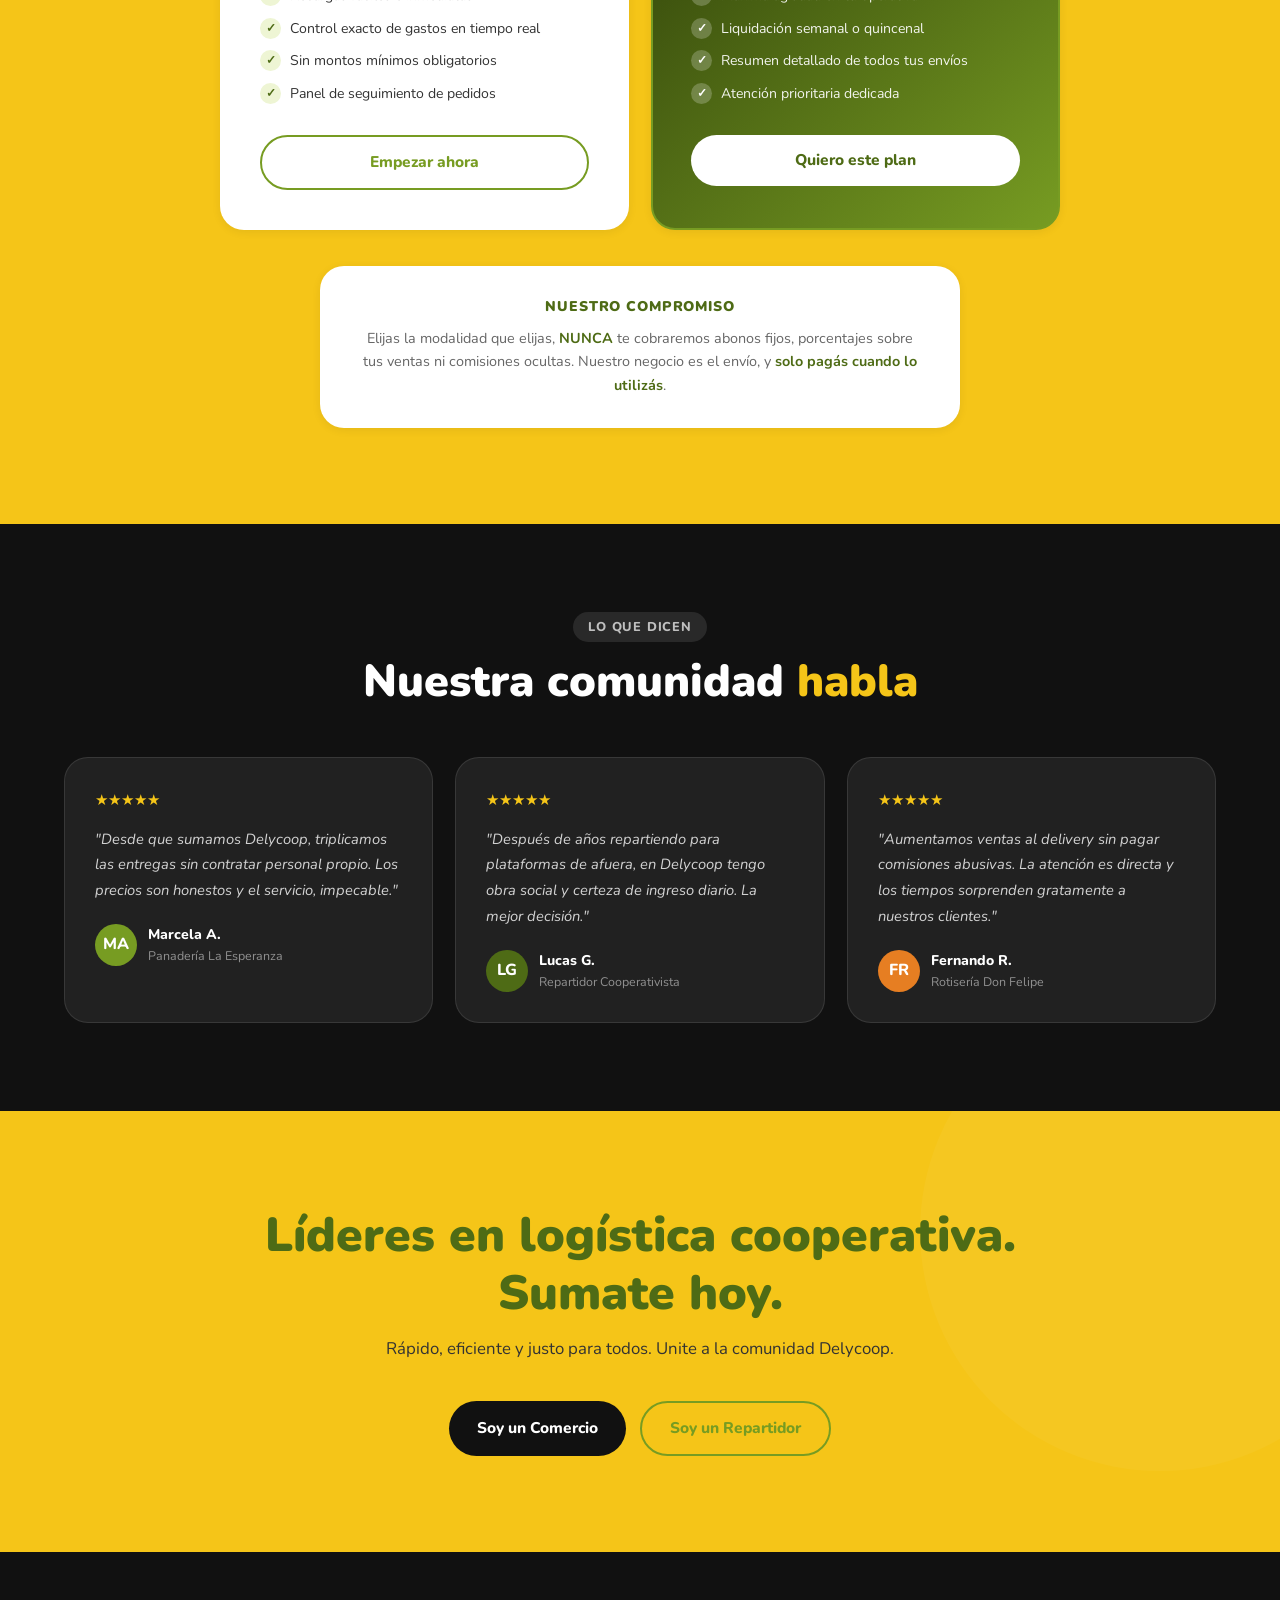
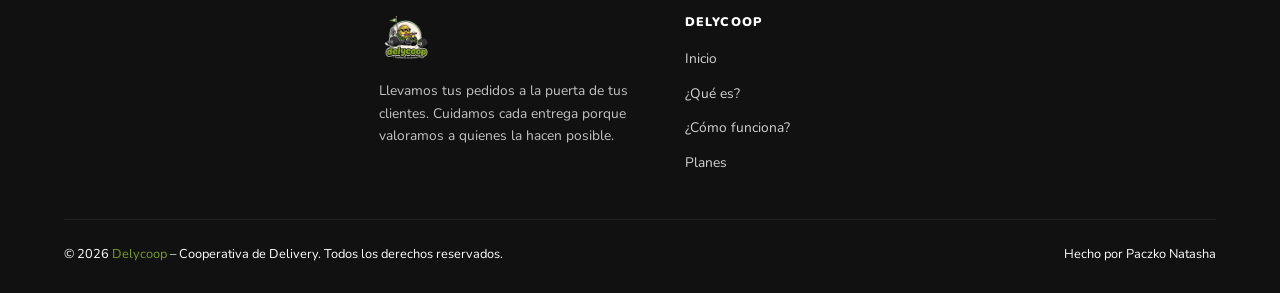
==== commit 042d8250: "cambie imagen de seccxion debajo del hero" ====
--- a/index.html
+++ b/index.html
@@ -753,7 +753,7 @@
       </div>
     </div>
     <div class="about__visual rv">
-      <img src="imagenes/repatidor real.jpg" alt="Repartidor Delycoop" class="about__img" />
+      <img src="imagenes/que-es-delycoop.jpeg" alt="¿Qué es Delycoop?" class="about__img" />
     </div>
   </div>
 </section>
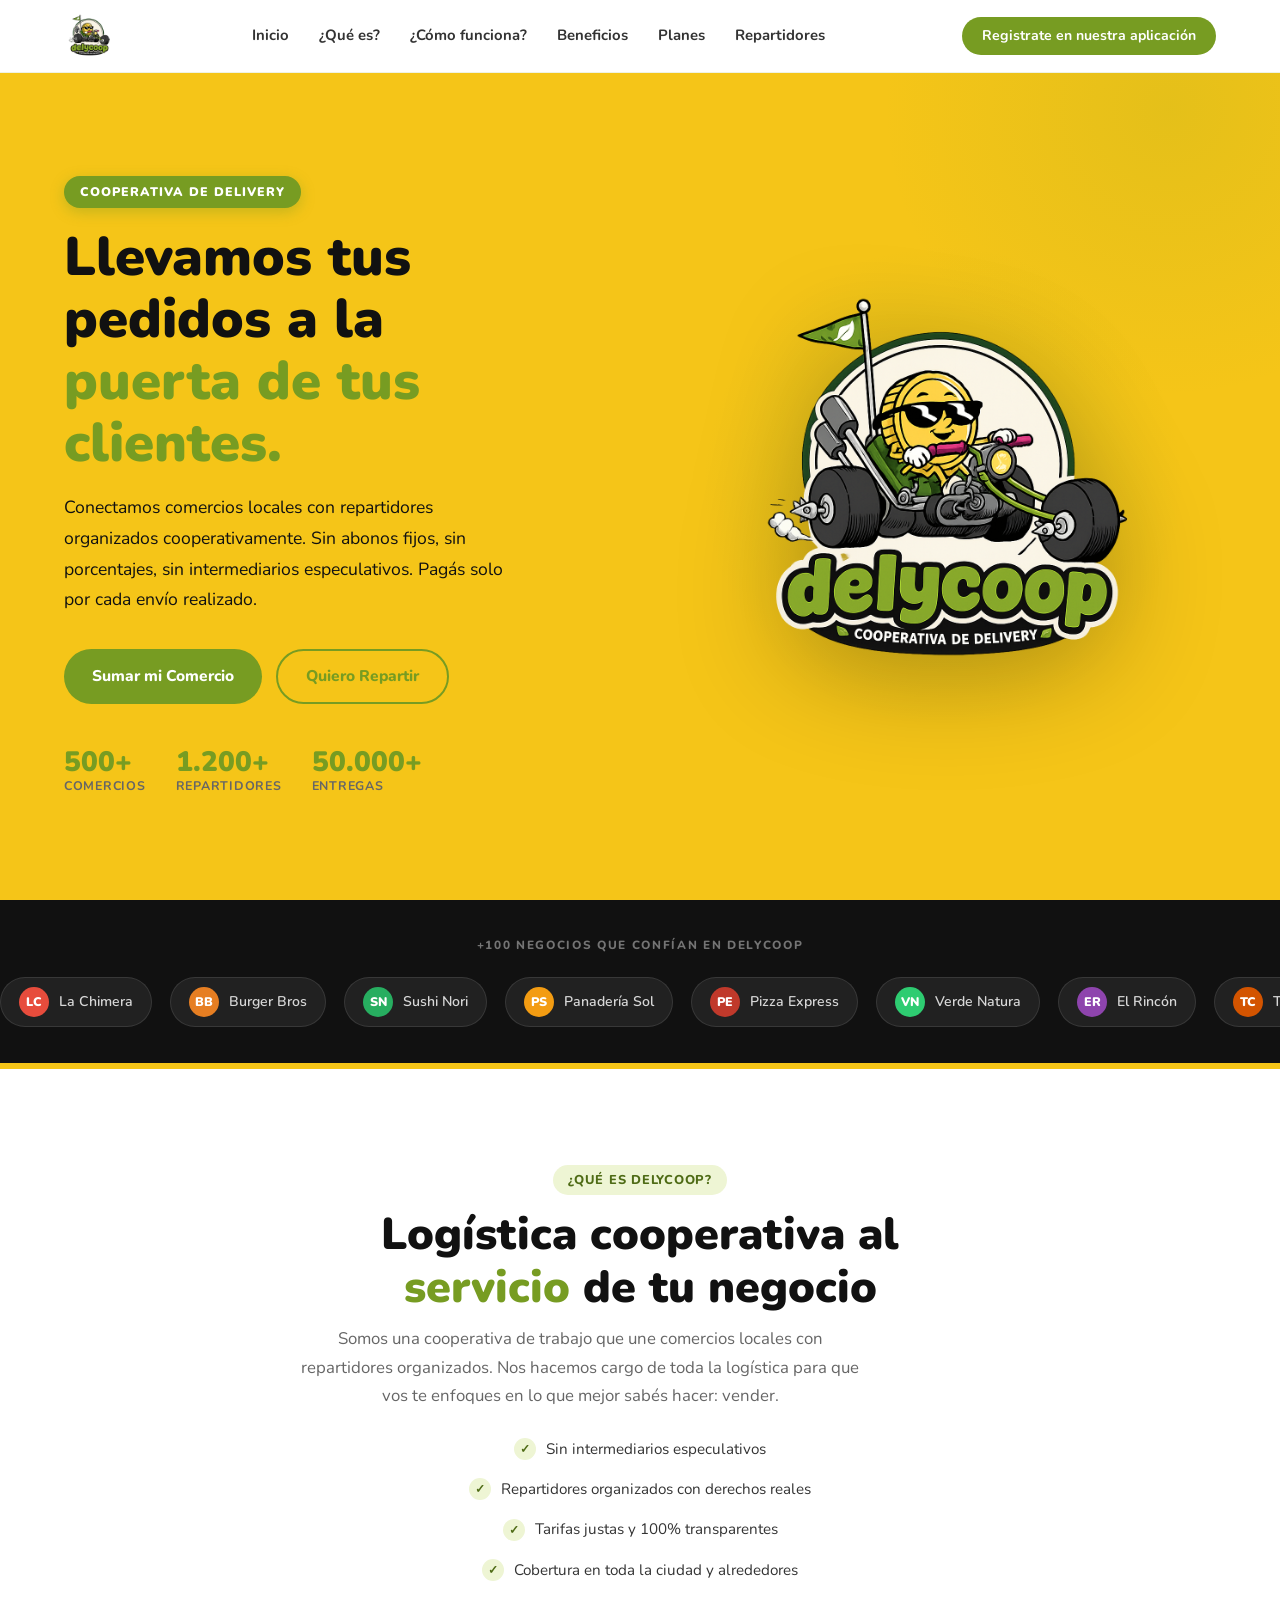
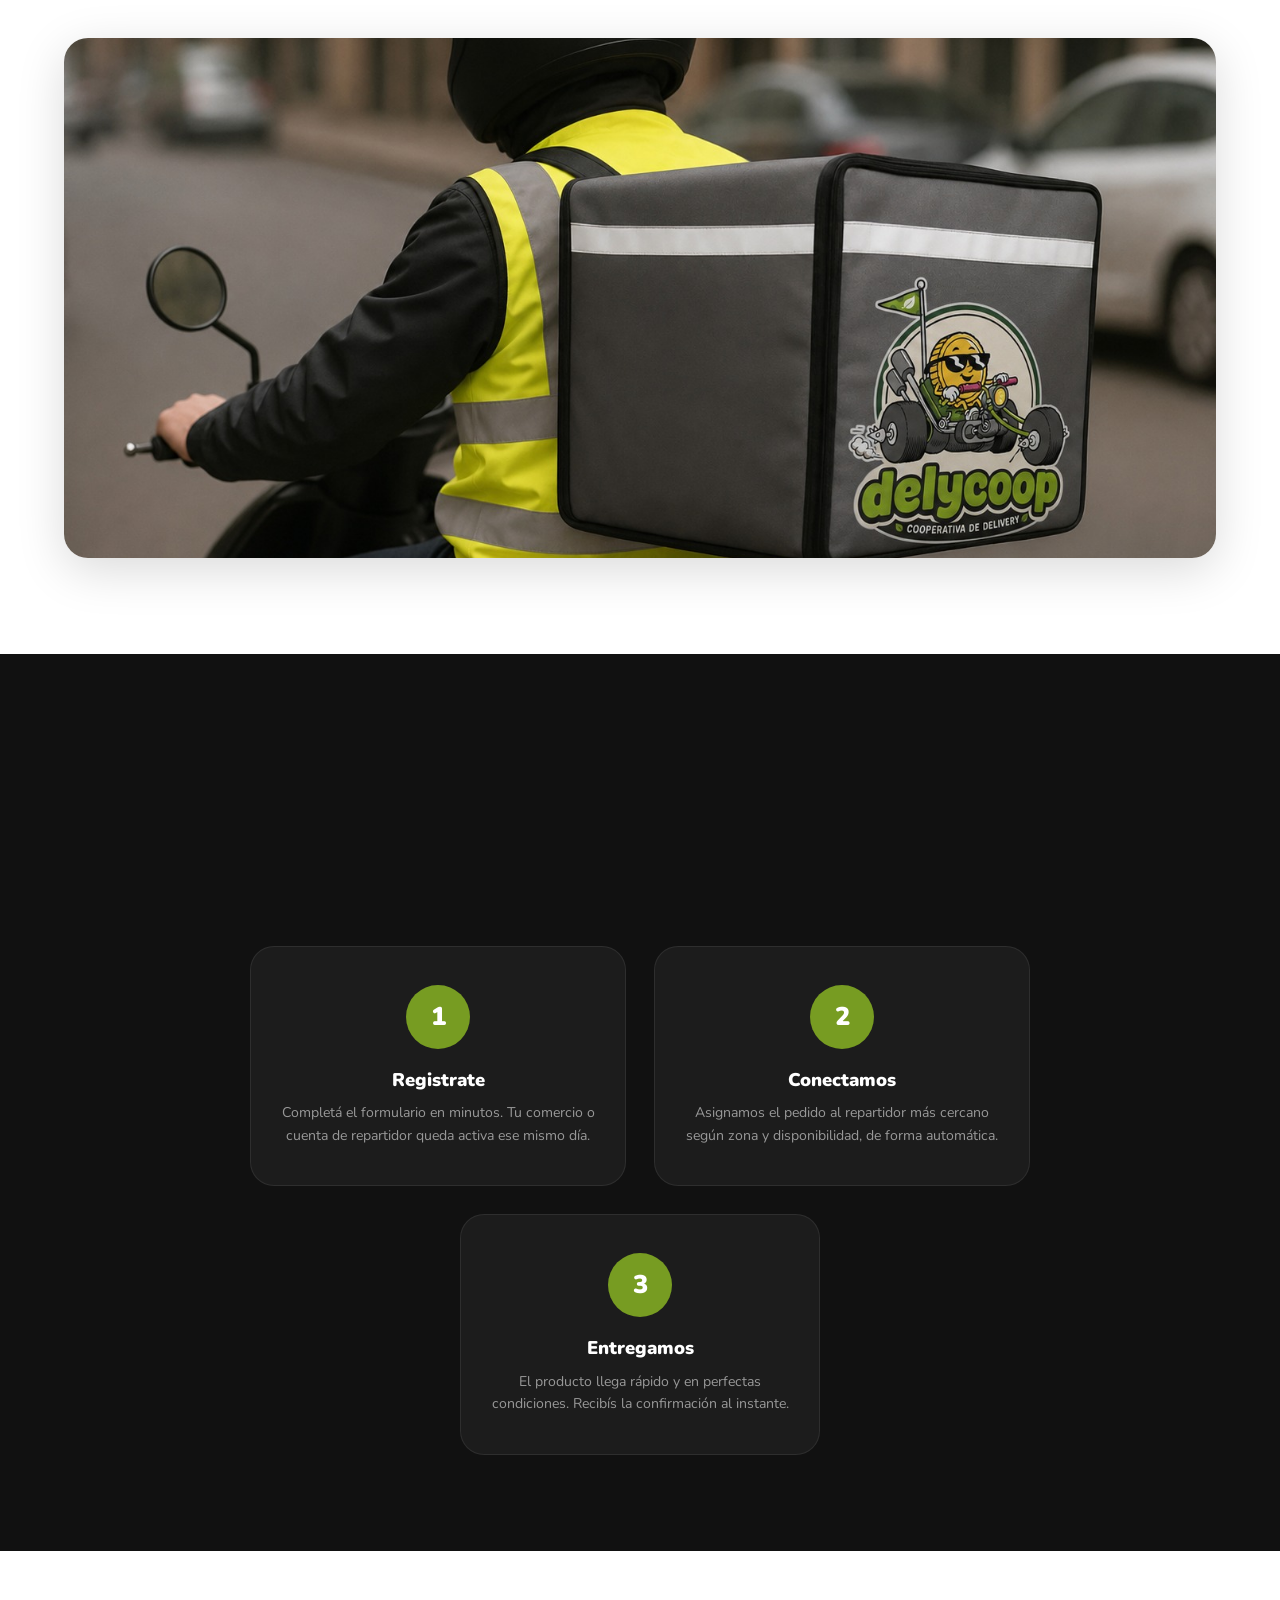
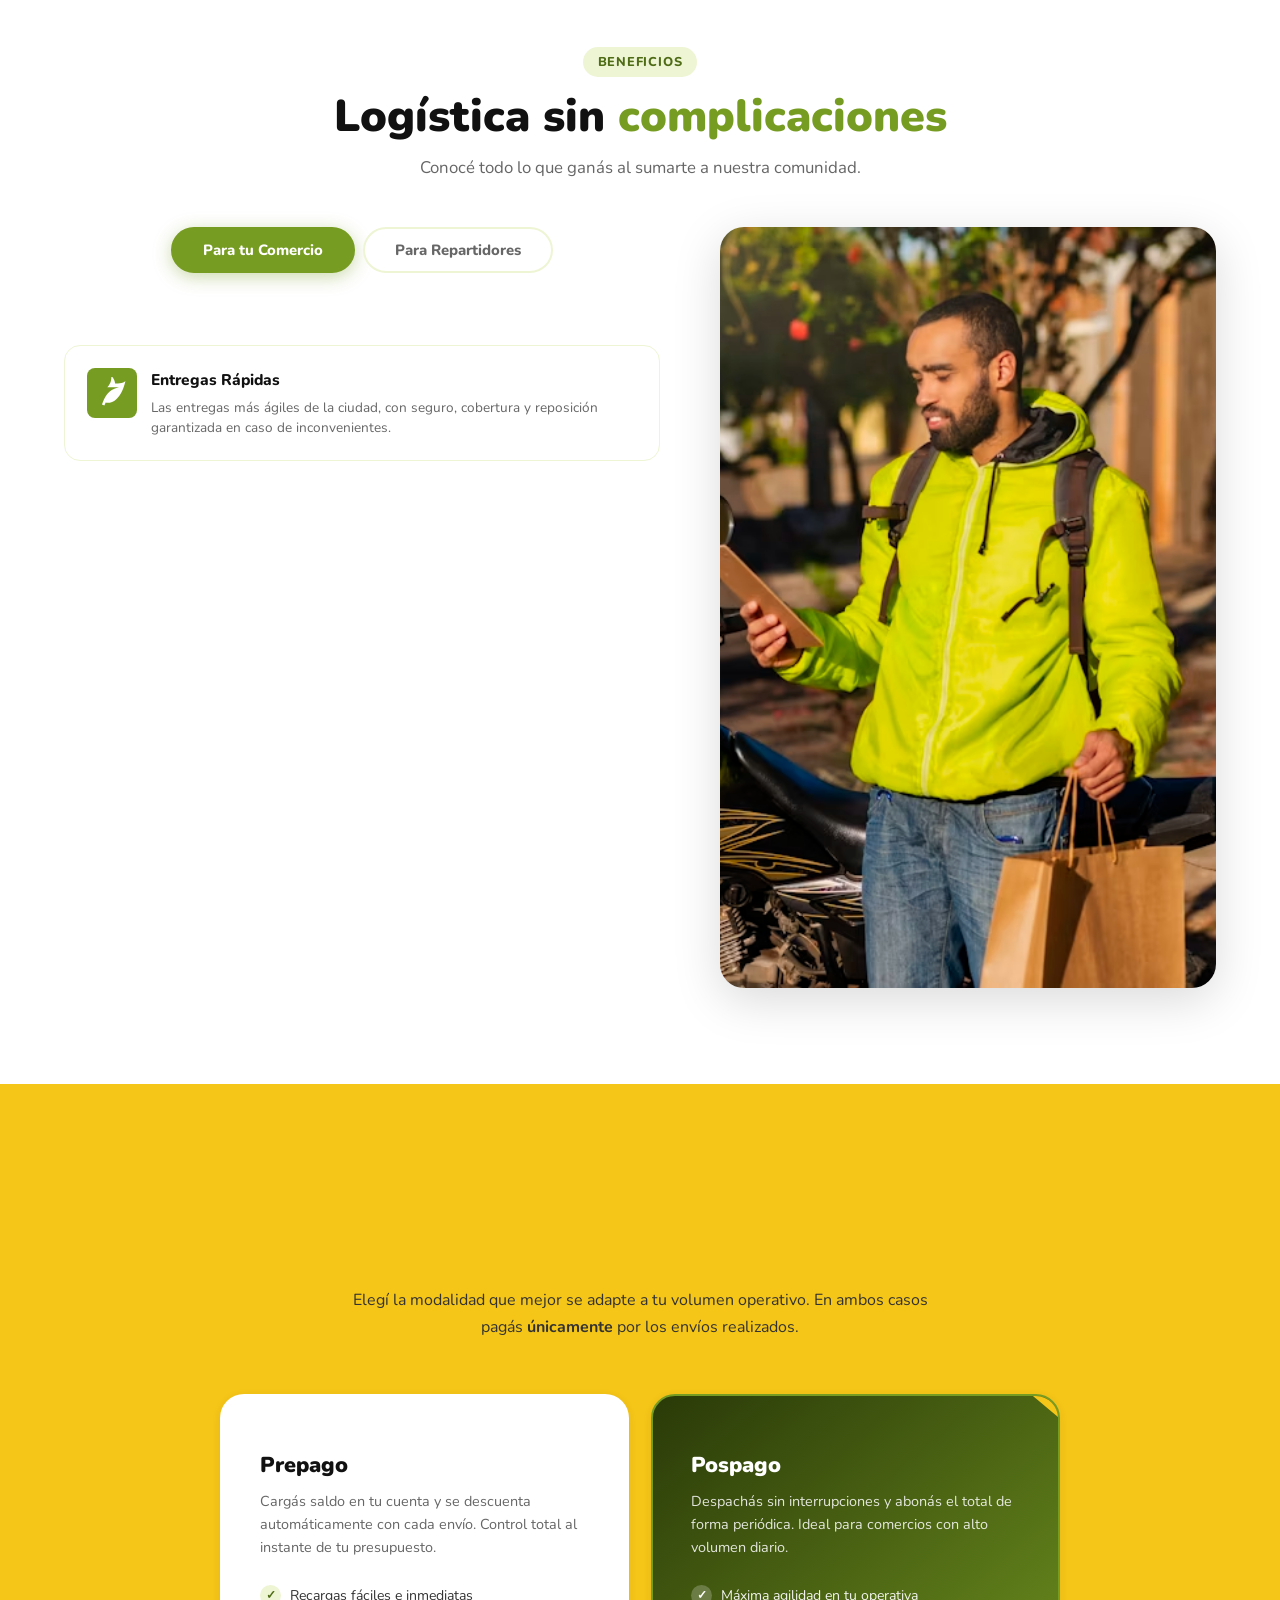
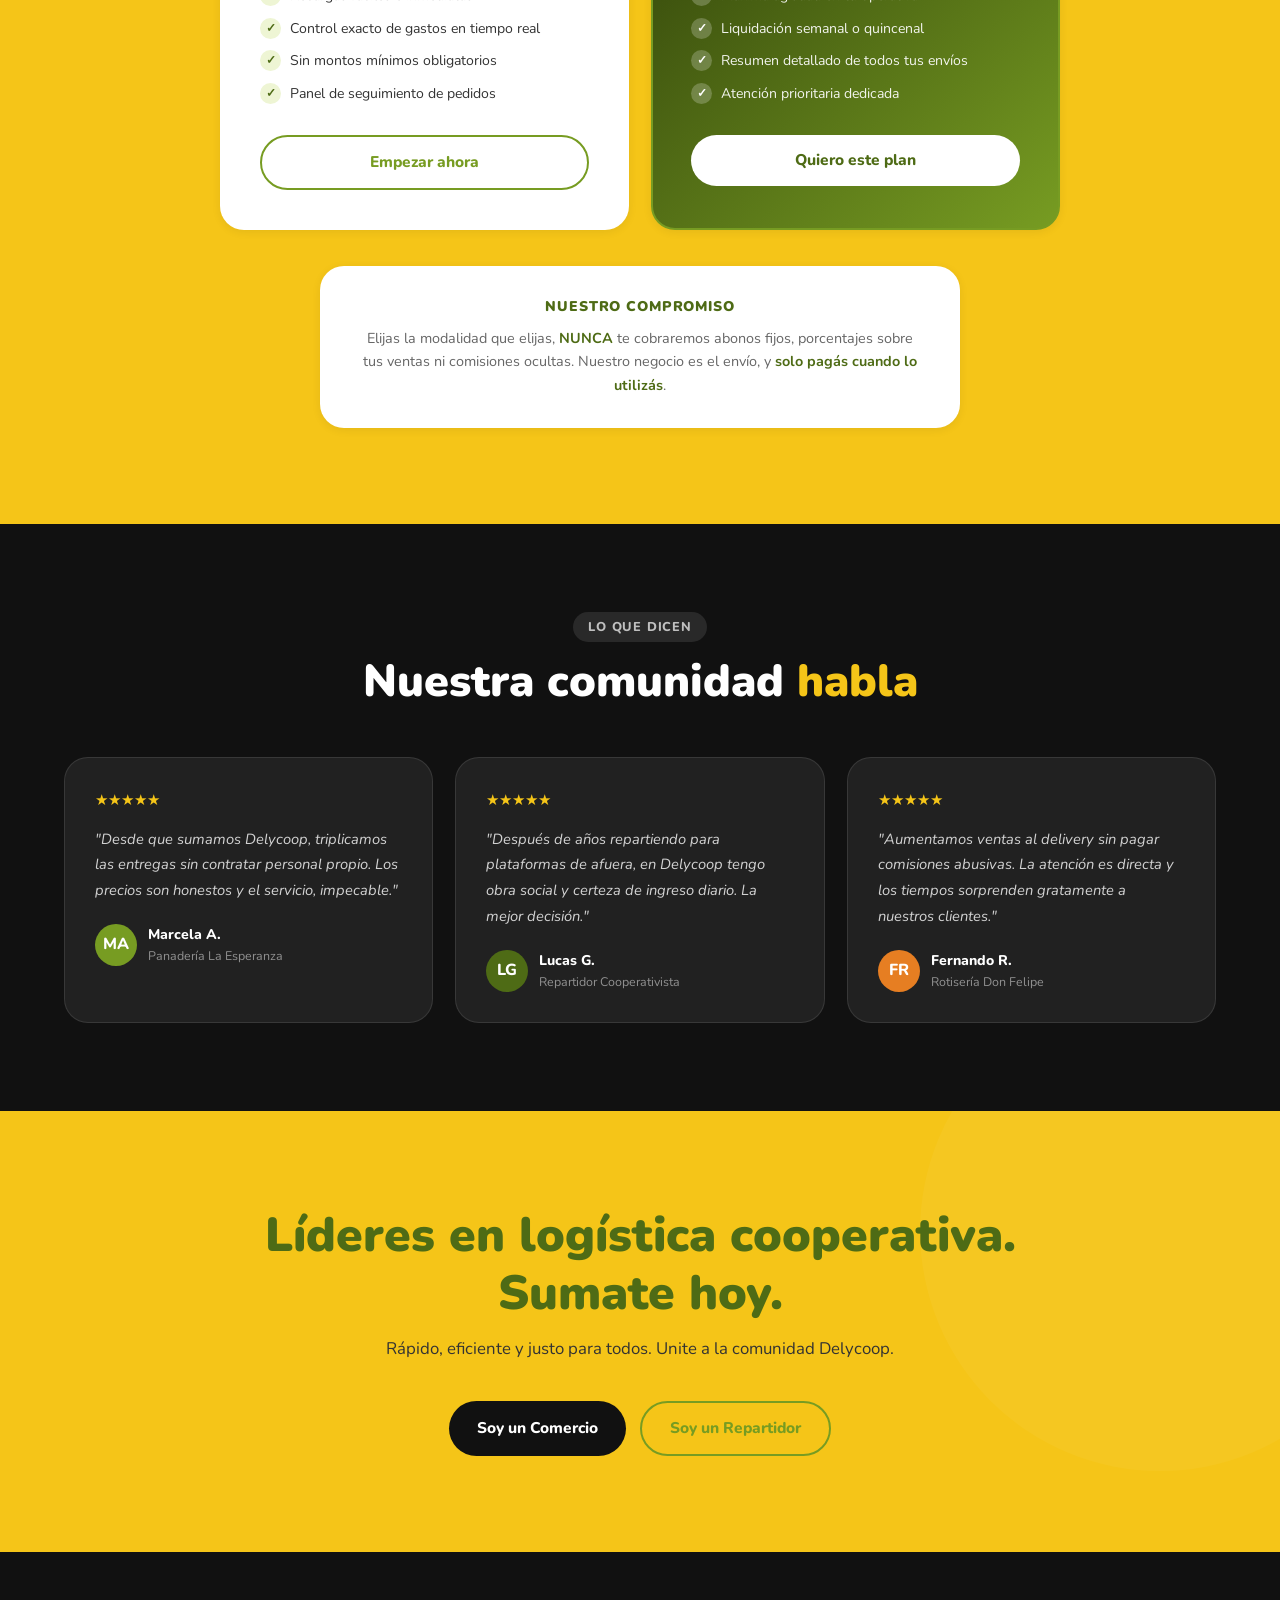
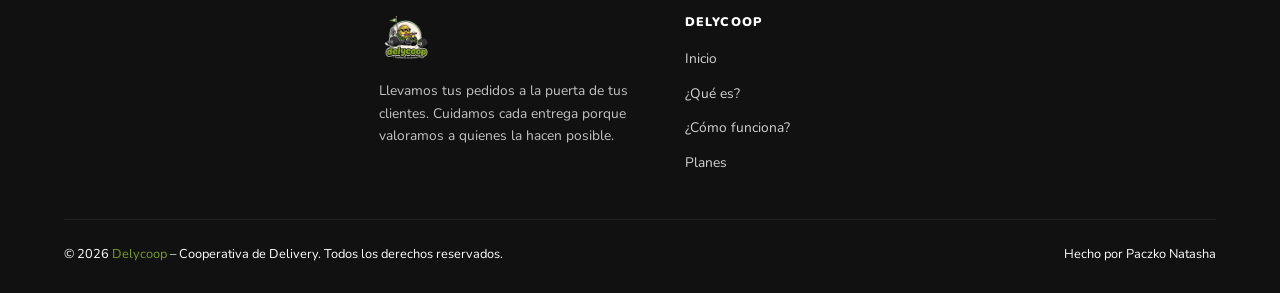
==== commit 283a3386: "mantener lineas  visisbles en movile" ====
--- a/index.html
+++ b/index.html
@@ -584,7 +584,15 @@
       .hero__p { margin-left:auto; margin-right:auto; }
       .hero__btns { justify-content:center; }
       .hero__stats { justify-content:center; }
-      .hero__img { width:300px; max-width:80vw; }
+      .hero__visual { order:-1; justify-content:center; min-height:320px; }
+      .hero__img { width:260px; max-width:70vw; }
+      .hero__speed { left:-20px; gap:12px; }
+      .hero__speed span:nth-child(1){ width:50px; }
+      .hero__speed span:nth-child(2){ width:80px; }
+      .hero__speed span:nth-child(3){ width:38px; }
+      .hero__speed span:nth-child(4){ width:68px; }
+      .hero__speed span:nth-child(5){ width:44px; }
+      .hero__glow { width:300px; height:300px; }
       .chip-1 { right:0; }
       .chip-2 { left:0; }
       .about__cards { grid-template-columns:1fr 1fr; }
@@ -622,8 +630,7 @@
       .hero__btns { flex-direction:column; align-items:center; }
       .hero__btns .btn { width:100%; justify-content:center; }
       .chip-1, .chip-2 { display:none; }
-      .hero__img { width:300px; }
-      .hero__speed { display:none; }
+      .hero__img { width:220px; }
       .container { padding:0 14px; }
       .hero { padding-top:72px; }
       .hero__grid { padding:52px 0; }
